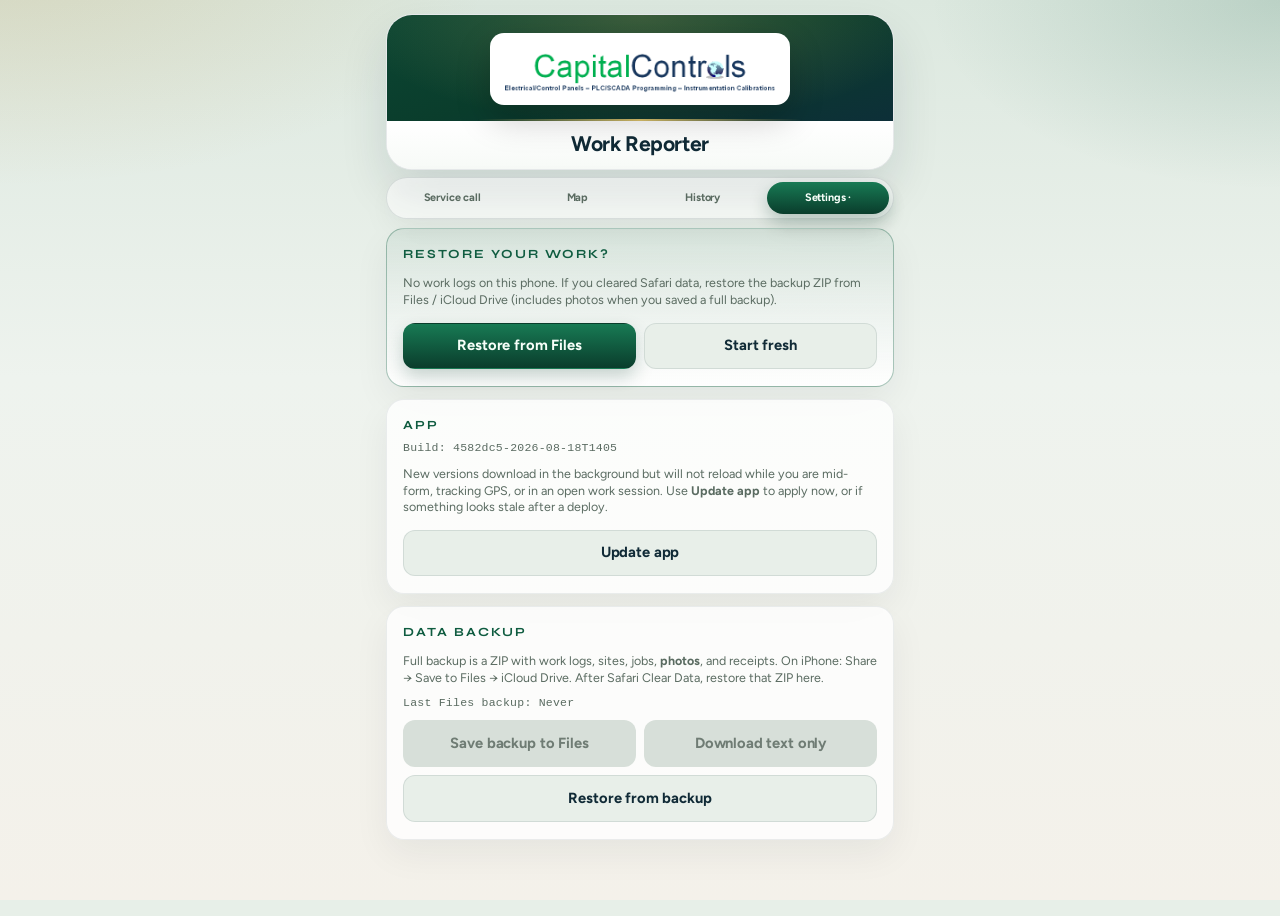
==== index.html @ 2b87e770 "Deploy Work Reporter 2026-08-18-photo-zoom: pinch-zoom no longer switches photos Co-authored-by: Cur" ====
<!doctype html>
<html lang="en">
  <head>
    <meta charset="UTF-8" />
    <link rel="icon" type="image/png" href="./capital-controls-logo.png" />
    <meta name="viewport" content="width=device-width, initial-scale=1.0, viewport-fit=cover" />
    <meta name="theme-color" content="#0a3d2c" />
    <meta name="apple-mobile-web-app-capable" content="yes" />
    <meta name="mobile-web-app-capable" content="yes" />
    <meta name="apple-mobile-web-app-title" content="CCI Work Reporter" />
    <title>Capital Controls Work Reporter</title>
    <link rel="preconnect" href="https://fonts.googleapis.com" />
    <link rel="preconnect" href="https://fonts.gstatic.com" crossorigin />
    <link
      href="https://fonts.googleapis.com/css2?family=Figtree:ital,wght@0,400;0,500;0,600;0,700;1,400&family=Syne:wght@600;700;800&display=swap"
      rel="stylesheet"
    />
    <script type="module" crossorigin src="/assets/index-DwvQVHbR.js"></script>
    <link rel="stylesheet" crossorigin href="/assets/index-Gg1k1710.css">
  <link rel="manifest" href="/manifest.webmanifest"></head>
  <body>
    <div id="root"></div>
  </body>
</html>
---- assets/index-Gg1k1710.css ----
:root{--cci-navy:#102a36;--cci-forest:#0a3d2c;--cci-green:#0f5c40;--cci-green-mid:#187a54;--cci-leaf:#2f9a6a;--cci-brass:#b8892d;--cci-brass-soft:#e8c56a;--cci-paper:#f6f3eb;--cci-paper-2:#efeae0;--cci-ink:#132019;--cci-muted:#5a6b61;--cci-line:#102a361f;--cci-danger:#a33b2d;--cci-ok:#1d7a4d;--radius:18px;--radius-sm:12px;--shadow-soft:0 18px 50px #102a361a;--font-display:"Syne", "Avenir Next", sans-serif;--font-body:"Figtree", "Segoe UI", sans-serif;--control-h:2.9rem;--row-gap:.5rem;--btn-mic-w:3.4rem;--btn-action-w:4.25rem;--field-label-h:1.25rem;font-family:var(--font-body);color:var(--cci-ink);background:var(--cci-paper);font-synthesis:none;text-rendering:optimizelegibility;-webkit-font-smoothing:antialiased;line-height:1.45}*,:before,:after{box-sizing:border-box}html,body,#root{min-height:100%}body{min-width:320px;color:var(--cci-ink);background-color:#e7efe8;background-image:radial-gradient(900px 420px at 0 -5%,#b8892d2e,#0000 55%),radial-gradient(700px 380px at 100% 0,#0f5c4029,#0000 50%),linear-gradient(#dce8df 0%,#eef3ee 42%,#f4f1ea 100%),repeating-linear-gradient(0deg,#0000,#0000 31px,#102a3609 32px),repeating-linear-gradient(90deg,#0000,#0000 31px,#102a3608 32px);background-attachment:fixed;margin:0}button,input,select,textarea{font:inherit}input[type=checkbox]{flex-shrink:0;width:1.15rem;height:1.15rem;margin:0;font-size:16px}button{cursor:pointer}a{color:var(--cci-green)}::selection{background:#0f5c402e}@keyframes riseIn{0%{opacity:0;transform:translateY(10px)}to{opacity:1;transform:translateY(0)}}@keyframes pulseLive{0%,to{box-shadow:0 0 #0f5c4059}50%{box-shadow:0 0 0 8px #0f5c4000}}@keyframes shimmerLine{0%{background-position:0%}to{background-position:100%}}.app{width:min(540px,100%);margin:0 auto;padding:.85rem 1rem 2.75rem;animation:.45s both riseIn}.hero{border-radius:calc(var(--radius) + 8px);background:#fff;border:1px solid #102a361a;margin-bottom:.45rem;display:grid;position:relative;overflow:hidden;box-shadow:0 22px 48px #102a361f}.hero-brand{background:radial-gradient(420px 160px at 50% 0%, #e8c56a38, transparent 70%), linear-gradient(165deg, #0c4633 0%, var(--cci-forest) 48%, #0d2f38 100%);place-items:center;padding:1.15rem 1.15rem 1rem;display:grid;position:relative}.hero-brand:after{content:"";background:linear-gradient(90deg, transparent, var(--cci-brass-soft), transparent);opacity:.85;border-radius:2px;height:2px;position:absolute;bottom:0;left:18%;right:18%}.hero-mark{background:#fff;border-radius:14px;width:min(300px,86%);height:auto;padding:.7rem .9rem;animation:.5s both riseIn;display:block;box-shadow:0 14px 34px #00000038}.hero-copy{text-align:center;background:linear-gradient(#fff 0%,#f7faf7 100%);justify-items:center;gap:.35rem;padding:.65rem 1.1rem .7rem;display:grid}.hero h1{font-family:var(--font-body);letter-spacing:-.02em;color:var(--cci-navy);margin:0;font-size:clamp(1.15rem,3.6vw,1.32rem);font-weight:700;line-height:1.25}@keyframes backupTickerScroll{0%{transform:translate(0)}to{transform:translate(-50%)}}@keyframes backupDotPulse{0%,to{opacity:1;transform:scale(1)}50%{opacity:.35;transform:scale(.85)}}.backup-ticker{width:100%;color:var(--cci-navy);cursor:pointer;font:inherit;text-align:left;background:#0f5c4014;border:1px solid #0f5c4047;border-radius:999px;align-items:center;gap:.45rem;margin:0 0 .4rem;padding:.32rem .65rem;display:flex}.backup-ticker:active{transform:scale(.99)}.backup-ticker-dot{background:var(--cci-forest,#0f5c40);border-radius:50%;flex:none;width:.55rem;height:.55rem;animation:1.4s ease-in-out infinite backupDotPulse}.backup-ticker-viewport{flex:auto;min-width:0;overflow:hidden;-webkit-mask-image:linear-gradient(90deg,#0000,#000 8% 92%,#0000);mask-image:linear-gradient(90deg,#0000,#000 8% 92%,#0000)}.backup-ticker-track{gap:2.5rem;width:max-content;animation:14s linear infinite backupTickerScroll;display:flex}.backup-ticker-text{letter-spacing:.01em;white-space:nowrap;color:var(--cci-ink,#102a36);flex:none;font-size:.72rem;font-weight:600}@media (prefers-reduced-motion:reduce){.backup-ticker-dot,.backup-ticker-track{animation:none}.backup-ticker-viewport{-webkit-mask-image:none;mask-image:none}.backup-ticker-track{width:100%}.backup-ticker-text:last-child{display:none}.backup-ticker-text{white-space:normal}}.tabs{border:1px solid var(--cci-line);-webkit-backdrop-filter:blur(10px);backdrop-filter:blur(10px);background:#ffffff8c;border-radius:999px;grid-template-columns:1.3fr .85fr .9fr;gap:.25rem;margin-bottom:.55rem;padding:.28rem;display:grid;box-shadow:0 10px 30px #102a360d}.tabs.tabs-3{grid-template-columns:repeat(3,1fr)}.tabs.tabs-4{grid-template-columns:repeat(4,1fr)}.tabs.tabs-5{grid-template-columns:repeat(5,1fr)}.panel-collapsible{padding:0;overflow:hidden}.panel-collapse-trigger{width:100%;font-family:var(--font-body);letter-spacing:.06em;text-transform:uppercase;color:var(--cci-green);text-align:left;cursor:pointer;background:0 0;border:none;justify-content:space-between;align-items:center;gap:.75rem;padding:.75rem .95rem;font-size:.72rem;font-weight:700;display:flex}.panel-collapse-trigger:active{opacity:.85}.collapse-chevron{color:var(--cci-muted);font-size:.9rem;line-height:1}.panel-collapse-body{padding:0 .95rem .85rem}.panel-nested-collapsible{border-radius:var(--radius-sm);background:#f7faf7d9;border:1px solid #102a361a;margin:0 0 .85rem;overflow:hidden}.panel-nested-collapsible .panel-collapse-trigger{padding:.65rem .75rem}.panel-nested-collapsible .panel-collapse-body{padding:0 .75rem .75rem}.sessions-collapse-body{padding-top:0}.collapse-summary{letter-spacing:0;text-transform:none;color:var(--cci-muted);font-size:.78rem;font-weight:500}.photos-collapse-hint{margin:0;padding:0 .95rem .5rem}.photos-panel-status{color:var(--cci-green);margin:0;padding:.45rem .95rem .35rem;font-size:.82rem;font-weight:600}.photos-panel-status.warn{color:#b45309}.collapsible-stack{gap:.55rem;margin-top:.25rem;display:grid}.collapsible-stack-label{letter-spacing:.07em;text-transform:uppercase;color:var(--cci-muted);margin:.35rem .15rem 0;font-size:.72rem;font-weight:700}.collapsible-stack .panel{margin-bottom:0}.panel-actions-bar{gap:.55rem;margin-top:.85rem;display:grid}.panel-actions-bar .status{margin:0}.panel-actions-pinned{border-top:1px solid #102a3614;gap:.55rem;padding:.75rem .95rem .35rem;display:grid}.travel-readout-collapsed{margin:0;padding:0 .75rem .65rem;font-size:.82rem}.history-day-heading{font-family:var(--font-body);color:var(--cci-navy);margin:0 0 .65rem;font-size:1rem;font-weight:600}.panel-back{margin-bottom:.5rem;font-size:.88rem;font-weight:600;text-decoration:none;display:inline-block}.tabs button{font-family:var(--font-body);letter-spacing:-.015em;color:var(--cci-muted);background:0 0;border:none;border-radius:999px;padding:.6rem .25rem;font-size:.68rem;font-weight:700;line-height:1.15;transition:background .18s,color .18s,transform .15s}.tabs button:active{transform:scale(.98)}.tabs button.active{background:linear-gradient(180deg, var(--cci-green-mid), var(--cci-forest));color:#f7fff9;box-shadow:0 8px 18px #0a3d2c47}.kind-toggle{border:1px solid var(--cci-line);-webkit-backdrop-filter:blur(10px);backdrop-filter:blur(10px);background:#ffffff8c;border-radius:999px;grid-template-columns:1fr 1fr;gap:.25rem;margin-bottom:.85rem;padding:.3rem;display:grid;box-shadow:0 10px 30px #102a360d}.kind-toggle button{font-family:var(--font-body);letter-spacing:-.015em;color:var(--cci-muted);background:0 0;border:none;border-radius:999px;padding:.65rem .25rem;font-size:.72rem;font-weight:700;line-height:1.15;transition:background .18s,color .18s,transform .15s}.kind-toggle button:active{transform:scale(.98)}.kind-toggle button.active{background:linear-gradient(180deg, var(--cci-green-mid), var(--cci-forest));color:#f7fff9;box-shadow:0 8px 18px #0a3d2c47}.panel{-webkit-backdrop-filter:blur(12px);backdrop-filter:blur(12px);border-radius:var(--radius);background:#ffffffc7;border:1px solid #102a3614;margin-bottom:.75rem;padding:1rem 1rem 1.05rem;animation:.4s both riseIn;position:relative;box-shadow:0 14px 36px #102a360f}.panel h2{font-family:var(--font-display);text-transform:uppercase;letter-spacing:.16em;color:var(--cci-green);margin:0 0 .75rem;font-size:.78rem;font-weight:700}.field{gap:.38rem;margin-bottom:.8rem;display:grid}.field:last-child{margin-bottom:0}.field label,.field .field-label{min-height:var(--field-label-h);line-height:var(--field-label-h);color:var(--cci-navy);font-size:.84rem;font-weight:700;display:block}.field input,.field select,.field textarea{width:100%;min-height:var(--control-h);border-radius:var(--radius-sm);color:var(--cci-ink);background:#ffffffeb;border:1px solid #102a3624;padding:.72rem .85rem;transition:border-color .15s,box-shadow .15s}.field input:not([type=time]),.field select{height:var(--control-h)}.field textarea{resize:vertical;height:auto;min-height:96px}.field input:focus,.field select:focus,.field textarea:focus{border-color:#0f5c408c;outline:none;box-shadow:0 0 0 3px #0f5c401f}.row{gap:var(--row-gap);grid-template-columns:minmax(0,1fr);align-items:center;display:grid}.row>:first-child{width:100%;min-width:0}.row:has(>.btn-mic):has(>.btn-secondary){grid-template-columns:minmax(0, 1fr) var(--btn-mic-w) var(--btn-action-w)}.row:has(>.btn-mic):not(:has(>.btn-secondary)){grid-template-columns:minmax(0, 1fr) var(--btn-mic-w)}.row:has(>.btn-secondary):not(:has(>.btn-mic)){grid-template-columns:minmax(0, 1fr) var(--btn-action-w)}.row:has(>textarea){align-items:start}.row>.btn-mic{width:var(--btn-mic-w);min-width:var(--btn-mic-w);max-width:var(--btn-mic-w);min-height:var(--control-h);height:var(--control-h);justify-self:stretch;padding-inline:0}.row>.btn-secondary{width:var(--btn-action-w);min-width:var(--btn-action-w);max-width:var(--btn-action-w);min-height:var(--control-h);height:var(--control-h);justify-self:stretch;padding-inline:.35rem}.row:has(>textarea)>.btn-mic{align-self:start}.btn,a.btn{width:100%;min-height:var(--control-h);border-radius:var(--radius-sm);font-family:var(--font-body);letter-spacing:-.01em;text-align:center;cursor:pointer;border:1px solid #0000;justify-content:center;align-items:center;gap:.35rem;padding:.72rem 1rem;font-size:.92rem;font-weight:700;line-height:1.2;text-decoration:none;transition:transform .12s,filter .12s,box-shadow .12s,background .12s;display:inline-flex}.row>.btn,.actions-inline>.btn,.history-item>.btn,.issue-card header>.btn,.issue-card-actions>.btn{width:auto}.btn:active:not(:disabled),a.btn:active{transform:scale(.98)}.btn:disabled{cursor:not-allowed;opacity:1;color:#6f7c74!important;box-shadow:none!important;background:#d7dfd9!important;border-color:#0000!important}.btn-primary{background:linear-gradient(180deg, var(--cci-green-mid), var(--cci-forest));color:#f7fff9;box-shadow:0 8px 18px #0a3d2c38}.btn-secondary{color:var(--cci-navy);box-shadow:none;background:#e8efe9;border-color:#102a361a}.btn-accent{background:linear-gradient(180deg, var(--cci-green-mid), var(--cci-forest));color:#f7fff9;box-shadow:0 8px 18px #0a3d2c38}.btn-danger{color:var(--cci-danger);box-shadow:none;background:#f3e4e1;border-color:#a33b2d29}.btn-navy{background:linear-gradient(180deg, #163849, var(--cci-navy));color:#f3f8fa;box-shadow:0 8px 18px #102a3633}.btn-maps{color:#f5faff;background:linear-gradient(#2a7ac4,#1a5f99);box-shadow:0 8px 18px #1a5f9938}.btn-mic{width:auto;min-width:var(--btn-mic-w);min-height:var(--control-h);background:linear-gradient(180deg, var(--cci-green-mid), var(--cci-forest));color:#f7fff9;padding-inline:.85rem;font-size:.85rem;box-shadow:0 8px 18px #0a3d2c38}.btn-mic.listening{background:linear-gradient(180deg, #c25a4a, var(--cci-danger));color:#fff;border-color:#0000;animation:1.2s ease-in-out infinite pulseLive;box-shadow:0 8px 18px #a33b2d47}.btn-link{width:auto;min-height:0;box-shadow:none;font:inherit;color:var(--cci-navy);text-underline-offset:2px;cursor:pointer;background:0 0;border:none;padding:0;text-decoration:underline}.btn-compact{width:auto;min-height:2.4rem;padding:.45rem .7rem;font-size:.8rem}.actions{gap:.55rem;display:grid}.actions-inline{gap:var(--row-gap);grid-template-columns:repeat(auto-fit,minmax(0,1fr));align-items:stretch;display:grid}.actions-inline--day{grid-template-columns:auto minmax(0,1fr) auto auto;align-items:center}.actions-inline--day input[type=date]{min-height:var(--control-h);height:var(--control-h);border-radius:var(--radius-sm);width:100%;color:var(--cci-ink);font-family:var(--font-body);background:#ffffffeb;border:1px solid #102a3624;padding:.55rem .75rem;font-size:.92rem}@media (width<=520px){.actions-inline--day{grid-template-columns:1fr 1fr}.actions-inline--day input[type=date]{grid-column:1/-1}}.trip-box{background:linear-gradient(160deg,#0f5c4014,#b8892d14),#f7faf7;border:1px solid #0f5c4029;border-radius:16px;gap:.6rem;margin-top:.55rem;padding:.95rem;display:grid}.trip-box.tracking{border-color:#0f5c4073;animation:2s ease-in-out infinite pulseLive}.trip-odometer{justify-content:space-between;align-items:baseline;gap:.75rem;display:flex}.trip-odometer strong{font-family:var(--font-display);font-variant-numeric:tabular-nums;color:var(--cci-forest);letter-spacing:-.04em;font-size:2.1rem;line-height:1}.trip-odometer>span{color:var(--cci-muted);text-align:right;font-size:.84rem}.trip-hint{width:100%;color:var(--cci-muted);text-align:left;margin:0;font-size:.8rem;line-height:1.4}.trip-hint.status-danger,.status.status-danger{color:#c62828;font-weight:700}.loc-prime{z-index:200;box-sizing:border-box;width:100%;height:100dvh;padding:max(1.25rem, env(safe-area-inset-top,0px)) max(1.25rem, env(safe-area-inset-right,0px)) max(1.25rem, env(safe-area-inset-bottom,0px)) max(1.25rem, env(safe-area-inset-left,0px));background:#081c168c;justify-content:center;align-items:center;margin:0;display:flex;position:fixed;inset:0}.loc-prime-card{background:radial-gradient(280px 120px at 20% 0,#e8c56a2e,#0000 70%),linear-gradient(#f7faf7,#eef5f0);border:1px solid #0f5c4038;border-radius:18px;gap:.75rem;width:min(420px,100%);max-height:min(80vh,80dvh);margin:0;padding:1.25rem 1.15rem 1.1rem;animation:.22s both locPrimeIn;display:grid;position:relative;overflow:auto;box-shadow:0 22px 48px #081c1659}@keyframes locPrimeIn{0%{opacity:0}to{opacity:1}}.loc-prime-card h2{font-family:var(--font-display);color:#b71c1c;letter-spacing:-.02em;margin:0;font-size:1.35rem}.loc-prime-card p{color:var(--cci-ink,#102a36);margin:0;font-size:.95rem;line-height:1.45}.loc-prime-steps{color:var(--cci-ink,#102a36);gap:.4rem;margin:0;padding-left:1.15rem;font-size:.88rem;line-height:1.4;display:grid}.loc-prime-steps li{padding-left:.15rem}.loc-prime-actions{flex-wrap:wrap;gap:.6rem;margin-top:.85rem;display:flex}.loc-prime-note{color:var(--cci-muted)!important;font-size:.78rem!important;line-height:1.35!important}.trip-check{text-align:left;box-sizing:border-box;background:#ffffffb8;border:1px solid #102a3614;border-radius:12px;width:100%;max-width:100%;margin:0;padding:.7rem .75rem;display:block}.trip-check-line{text-align:left;flex-direction:row;justify-content:flex-start;align-items:center;gap:.55rem;width:100%;display:flex}.trip-check-line input[type=checkbox]{width:1.15rem;height:1.15rem;accent-color:var(--cci-forest);flex:0 0 1.15rem;margin:0;padding:0}.trip-check-line strong{min-width:0;color:var(--cci-navy);text-align:left;flex:auto;font-size:.9rem;font-weight:700;line-height:1.25}.trip-check-note{color:var(--cci-muted);text-align:left;margin:.45rem 0 0 1.7rem;font-size:.78rem;line-height:1.35;display:block}.issue-card{background:linear-gradient(#fff,#fbfaf6);border:1px solid #102a361a;border-radius:16px;gap:.65rem;margin-bottom:.75rem;padding:.95rem;transition:border-color .15s,box-shadow .15s;display:grid}.issue-card:hover{border-color:#0f5c4047}.issue-card header{justify-content:space-between;align-items:center;gap:.5rem;display:flex}.issue-card header strong{font-family:var(--font-display);color:var(--cci-navy);letter-spacing:-.02em;font-size:1rem}.issue-card-actions{flex-wrap:wrap;justify-content:flex-end;align-items:center;gap:.4rem;display:flex}.preview{font-family:var(--font-body);color:var(--cci-ink);background:linear-gradient(#fffdf8 0%,#f7f2e8 100%);border:1px solid #102a361a;border-radius:16px;gap:.95rem;margin:0;padding:1.05rem 1.1rem 1.15rem;font-size:.94rem;line-height:1.45;display:grid;box-shadow:inset 0 1px #ffffffd9}.preview-meta{border-bottom:1px solid #102a361a;gap:.4rem;padding-bottom:.85rem;display:grid}.preview-row{grid-template-columns:5.5rem minmax(0,1fr);align-items:baseline;gap:.55rem;display:grid}.preview-label{font-family:var(--font-display);letter-spacing:.08em;text-transform:uppercase;color:var(--cci-green);font-size:.72rem;font-weight:700}.preview-value{color:var(--cci-navy);overflow-wrap:anywhere;font-weight:600}.preview-issue{gap:.65rem;display:grid}.preview-issue-title{font-family:var(--font-body);letter-spacing:-.01em;color:var(--cci-navy);border-bottom:2px solid #b8892d8c;width:fit-content;max-width:100%;margin:0;padding:0 0 .35rem;font-size:1rem;font-weight:700;line-height:1.3;overflow:visible}.preview-block{gap:.25rem;display:grid}.preview-body{white-space:pre-wrap;color:var(--cci-ink);overflow-wrap:anywhere;margin:0}.orphan-photos-banner{background:#0f5c4014;border:1px solid #0f5c4047;border-radius:12px;gap:.45rem;margin:0 0 .65rem;padding:.55rem .65rem;display:grid}.orphan-photos-banner .build-tip{margin:0}.photo-grid{grid-template-columns:repeat(auto-fill,minmax(96px,1fr));gap:.6rem;margin-top:.75rem;display:grid}.photo-lightbox{z-index:80;padding:max(.75rem, env(safe-area-inset-top,0px)) max(.75rem, env(safe-area-inset-right,0px)) max(.75rem, env(safe-area-inset-bottom,0px)) max(.75rem, env(safe-area-inset-left,0px));background:#081216e0;place-items:center;display:grid;position:fixed;inset:0}.photo-lightbox-inner{grid-template-rows:auto 1fr auto;gap:.55rem;width:min(720px,100%);max-height:100%;display:grid}.photo-lightbox-toolbar{color:#f7fff9;justify-content:space-between;align-items:center;gap:.75rem;display:flex}.photo-lightbox-label{font-size:.85rem;font-weight:600}.photo-lightbox-stage{background:#00000059;border-radius:12px;place-items:center;min-height:0;display:grid;overflow:auto}.photo-lightbox-img{object-fit:contain;touch-action:pinch-zoom pan-x pan-y;width:auto;max-width:100%;height:auto;max-height:min(72vh,900px);display:block}.photo-lightbox-actions{grid-template-columns:1fr 1fr 1fr 1fr;gap:.4rem;display:grid}.photo-card{align-content:start;gap:.35rem;display:grid}.photo-thumb-btn{cursor:pointer;background:#fff;border:1px solid #102a361f;border-radius:10px;margin:0;padding:0;overflow:hidden}.photo-thumb-btn:focus-visible{outline-offset:2px;outline:2px solid #0f5c4073}.photo-thumb{aspect-ratio:1;object-fit:cover;background:#102a360f;width:100%;display:block}.status{min-height:1.25rem;color:var(--cci-muted);margin:.4rem 0 0;font-size:.86rem}.status.ok{color:var(--cci-ok)}.status.warn{color:#8a5a00}.status.danger{color:#c62828;font-weight:700}.pending-site{background:#fff6e4;border:1px solid #b8892d59;border-radius:12px;gap:.5rem;margin-top:.55rem;padding:.75rem;display:grid}.history{gap:.5rem;display:grid}.history-gps-cue{margin:0 0 .65rem}.worklog-current-badge{letter-spacing:.04em;text-transform:uppercase;color:#f7fff9;background:linear-gradient(180deg, var(--cci-green-mid), var(--cci-forest));vertical-align:.1em;border-radius:999px;margin-right:.2rem;padding:.1rem .35rem;font-size:.62rem;font-weight:800;display:inline-block}.history-item-current{margin-bottom:.35rem}.history-item{grid-template-columns:minmax(0,1fr) auto auto;align-items:stretch;gap:.45rem;display:grid}.history-item-current{grid-template-columns:minmax(0,1fr)}.history-item-selected .btn-list,.history-item-selected .day-card,.btn-list.selected,.day-card.selected{box-shadow:inset 3px 0 0 var(--cci-green);background:#0b3d2e12;border-color:#0b3d2e73}.history-item .btn-compact{align-self:center}.history .btn-list,.btn-list{text-align:left;width:100%;min-height:unset;border-radius:var(--radius-sm);font-family:var(--font-body);color:var(--cci-ink);box-shadow:none;background:#fff;border:1px solid #102a361a;justify-items:start;gap:.1rem;padding:.5rem .65rem;font-size:.88rem;font-weight:500;transition:transform .12s,border-color .15s;display:grid}.history .btn-list:active,.btn-list:active{transform:scale(.99)}.history strong,.btn-list strong{font-family:var(--font-body);color:var(--cci-navy);letter-spacing:-.01em;font-size:.88rem;font-weight:600;line-height:1.3;display:block}.history span,.btn-list span{color:var(--cci-muted);font-size:.72rem;line-height:1.2}.day-card{text-align:left;width:100%;min-height:unset;border-radius:var(--radius-sm);font-family:var(--font-body);color:var(--cci-ink);box-shadow:none;background:linear-gradient(#fff,#fbfaf7);border:1px solid #102a361a;justify-items:start;gap:.12rem;padding:.55rem .7rem;font-size:.88rem;font-weight:500;transition:border-color .15s,transform .12s;display:grid}.day-card:active{transform:scale(.99)}.day-card strong{font-family:var(--font-body);color:var(--cci-navy);letter-spacing:-.01em;font-size:.88rem;font-weight:600;line-height:1.3}.day-card span{color:var(--cci-muted);font-size:.72rem;line-height:1.2}.day-card em{color:var(--cci-ink);-webkit-line-clamp:2;-webkit-box-orient:vertical;font-size:.78rem;font-style:normal;display:-webkit-box;overflow:hidden}.day-card.selected,.btn-list.selected{background:#145a4314;border-color:#145a438c;box-shadow:0 0 0 1px #145a432e}.photo-storage-note{color:var(--cci-muted);margin:.65rem 0 0;font-size:.82rem;line-height:1.45}.photo-storage-note strong{color:var(--cci-ink);font-weight:600}.qbt-link{text-align:center;border-radius:var(--radius-sm);min-height:2.9rem;font-family:var(--font-display);letter-spacing:-.01em;background:linear-gradient(180deg, #163849, var(--cci-navy));color:#f3f8fa;justify-content:center;align-items:center;padding:.72rem 1rem;font-size:.88rem;font-weight:700;text-decoration:none;transition:transform .12s;display:inline-flex;box-shadow:0 8px 18px #102a3633}.qbt-link:active{transform:scale(.98)}.empty{color:var(--cci-muted);margin:0;font-size:.9rem}.build-stamp{letter-spacing:.02em;color:var(--cci-muted);margin:-.35rem 0 .55rem;font-family:ui-monospace,SFMono-Regular,Menlo,Consolas,monospace;font-size:.72rem}.build-tip{color:var(--cci-muted);margin:0 0 .85rem;font-size:.78rem;line-height:1.35}.restore-banner,.update-banner,.panel.backup-due{background:linear-gradient(#0f5c4014,#ffffffeb);border-color:#0f5c4059}.restore-banner h2{margin-top:0}.update-banner{background:linear-gradient(#1e5a8c1a,#ffffffeb);border-color:#1e5a8c59}.backup-due-note{color:var(--cci-ink,#102a36);font-weight:600}.trip-map-wrap{--map-zoom:12;background:#d5e2d8;border:1px solid #102a361f;border-radius:16px;position:relative;overflow:hidden}.trip-map-wrap.live{box-shadow:0 0 0 2px #0f5c4047}.trip-map{z-index:0;width:100%;height:min(58vh,420px);min-height:280px}.trip-map-distance{z-index:500;color:var(--cci-ink);font-family:var(--font-display);pointer-events:none;background:#fffdf8f0;border:1px solid #102a361a;border-radius:10px;margin:0;padding:.45rem .7rem;font-size:.95rem;font-weight:700;position:absolute;top:.65rem;left:.65rem;box-shadow:0 2px 8px #00000014}.trip-map-empty{color:var(--cci-muted);z-index:500;background:#fffdf8f0;border:1px solid #102a3614;border-radius:12px;margin:0;padding:.7rem .8rem;font-size:.86rem;position:absolute;bottom:.75rem;left:.75rem;right:.75rem}.cci-trip-line{stroke-linejoin:round;stroke-linecap:round}.timer-block{border-radius:var(--radius-sm);background:#f7faf7d9;border:1px solid #102a361a;gap:.55rem;margin:0 0 .85rem;padding:.7rem .75rem;display:grid}.now-status{color:#f7fff9;background:linear-gradient(180deg, var(--cci-green-mid), var(--cci-forest));border:1px solid #0f5c4073;border-radius:10px;margin:0 0 .65rem;padding:.55rem .75rem;font-size:.82rem;font-weight:650;line-height:1.35}.timer-status-row{align-items:center;gap:.5rem;display:flex}.timer-pill{color:var(--cci-muted);background:#102a3612;border:1px solid #102a361f;border-radius:999px;align-items:center;gap:.35rem;padding:.3rem .65rem;font-size:.78rem;font-weight:700;display:inline-flex}.timer-pill-running{color:#f7fff9;background:linear-gradient(180deg, var(--cci-green-mid), var(--cci-forest));border-color:#0f5c4073;animation:2s ease-in-out infinite timerPulse}@keyframes timerPulse{0%,to{box-shadow:0 0 #0f5c4059}50%{box-shadow:0 0 0 6px #0f5c4000}}.timer-main-btn{width:100%}.timer-hint{color:var(--cci-muted);margin:.35rem 0 0;font-size:.78rem;line-height:1.35}button.linkish{color:var(--cci-green,#0f5c40);font:inherit;cursor:pointer;background:0 0;border:0;margin:0;padding:0;font-weight:650;text-decoration:underline;display:inline}.session-editor{background:#fff;border:1px solid #0f5c4040;border-radius:10px;gap:.55rem;padding:.6rem .65rem;display:grid}.session-editor .field{margin-bottom:0}.sessions-item-actions{align-items:center;gap:.35rem;display:flex}.app-modal-card{background:radial-gradient(280px 120px at 20% 0,#e8c56a2e,#0000 70%),linear-gradient(#f7faf7,#eef5f0);border:1px solid #0f5c4038;border-radius:18px;gap:.75rem;width:min(420px,100%);max-height:min(80vh,80dvh);margin:0;padding:1.25rem 1.15rem 1.1rem;animation:.22s both locPrimeIn;display:grid;position:relative;overflow:auto;box-shadow:0 22px 48px #081c1659}.app-modal-title{font-family:var(--font-display);color:var(--cci-forest);letter-spacing:-.02em;margin:0;font-size:1.25rem}.app-modal-text{color:var(--cci-ink);margin:0;font-size:.92rem;line-height:1.45}.app-modal-actions{gap:.5rem;display:grid}.view-report-sub{color:var(--cci-muted);font-size:.8rem}.view-report-rows{gap:.3rem;display:grid}.view-report-row{justify-content:space-between;gap:.75rem;font-size:.85rem;display:flex}.view-report-row span{color:var(--cci-muted)}.view-report-sessions{gap:.3rem}.view-report-summary{white-space:pre-wrap;font-size:.85rem}.sessions-block{border-radius:var(--radius-sm);background:#f7faf7d9;border:1px solid #102a361a;gap:.5rem;margin:0 0 .85rem;padding:.7rem .75rem;display:grid}.sessions-header{justify-content:space-between;align-items:baseline;gap:.75rem;display:flex}.sessions-total{color:var(--cci-forest);white-space:nowrap;font-size:.8rem;font-weight:600}.sessions-empty{margin:0;font-size:.82rem}.sessions-list{gap:.35rem;margin:0;padding:0;list-style:none;display:grid}.sessions-item{color:var(--cci-ink);background:#fff;border:1px solid #102a3614;border-radius:10px;grid-template-columns:minmax(0,1fr) auto;align-items:center;gap:.45rem;padding:.45rem .55rem;font-size:.82rem;display:grid}.sessions-item.running{background:#0f5c400f;border-color:#0f5c4066;font-weight:600}.travel-readout{color:var(--cci-muted);margin:.35rem 0 0;font-size:.88rem}.travel-readout strong{color:var(--cci-ink)}.cci-map-pin{justify-content:center;align-items:center;display:flex}.cci-map-pin span{width:22px;height:22px;font-family:var(--font-display);color:#fff;--map-scale:clamp(.5, calc(.44 + (var(--map-zoom) - 8) * .05), .95);transform:scale(var(--map-scale));transform-origin:50%;border:1.5px solid #fff;border-radius:50%;place-items:center;font-size:.68rem;font-weight:800;display:grid;box-shadow:0 1px 5px #00000038}.cci-map-pin.start span{background:var(--cci-forest)}.cci-map-pin.end span{background:#8a5a00}.cci-map-pin.live span{background:#0f5c40;box-shadow:0 0 0 2px #0f5c4047,0 1px 5px #00000038}.cci-map-stop{justify-content:center;align-items:center;display:flex}.cci-map-stop span{width:16px;height:16px;font-size:clamp(.42rem, calc(.38rem + (var(--map-zoom) - 10) * .025rem), .58rem);color:#fff;--map-scale:clamp(.48, calc(.42 + (var(--map-zoom) - 8) * .048), .88);transform:scale(var(--map-scale));transform-origin:50%;border:1.5px solid #fff;border-radius:999px;justify-content:center;align-items:center;font-weight:800;display:flex;box-shadow:0 1px 4px #00000038}.cci-map-stop.short span{background:#f9a825}.cci-map-stop.extended span{background:#e65100}.cci-map-stop.wide span{font-size:clamp(.36rem, calc(.32rem + (var(--map-zoom) - 10) * .02rem), .48rem);letter-spacing:-.03em}.cci-map-stop.open span{background:#f9a825;animation:2.4s ease-in-out infinite mapStopPulse}@keyframes mapStopPulse{0%,to{box-shadow:0 1px 4px #00000038,0 0 #f9a82559}50%{box-shadow:0 1px 4px #00000038,0 0 0 3px #f9a82500}}.travel-delays-block{margin:.75rem 0 0}.travel-delays-list{gap:.35rem;margin:0;padding:0;list-style:none;display:grid}.travel-delay-item{text-align:left;width:100%;font-size:.82rem}.travel-delay-row{gap:.25rem;display:grid}.travel-delay-maps{flex-wrap:wrap;gap:.35rem .55rem;padding:0 .15rem .15rem;display:flex}.travel-delay-map-link{color:var(--cci-forest);font-size:.74rem;font-weight:700;text-decoration:none}.travel-delay-map-link:hover,.travel-delay-map-link:focus-visible{text-decoration:underline}.travel-delays-hint{margin:.45rem 0 0;font-size:.78rem}.trip-stop-reasons{flex-wrap:wrap;gap:.4rem;display:flex}.trip-stop-reasons .btn.selected{background:#0f5c401f;border-color:#0f5c408c;font-weight:700}.sr-only{clip:rect(0, 0, 0, 0);white-space:nowrap;border:0;width:1px;height:1px;margin:-1px;padding:0;position:absolute;overflow:hidden}.receipt-draft{gap:.75rem;margin-top:.85rem;display:grid}.receipt-pages{gap:.75rem;display:grid}.receipt-page-card{border-radius:var(--radius-sm);background:#fff;border:1px solid #102a361a;gap:.45rem;padding:.7rem;display:grid}.receipt-page-card img{object-fit:contain;background:#eef3ee;border-radius:10px;width:100%;max-height:280px}.receipt-page-num{color:var(--cci-muted);font-size:.78rem;font-weight:700}.receipt-library-item{grid-template-columns:minmax(0,1fr);gap:.4rem}.receipt-library-main{width:100%}.receipt-library-row{grid-template-columns:56px minmax(0,1fr);align-items:center;gap:.65rem;width:100%;display:grid}.receipt-thumb{object-fit:cover;background:#e8efe9;border:1px solid #102a3614;border-radius:10px;width:56px;height:56px}.receipt-thumb.placeholder{display:block}.receipt-library-actions{grid-template-columns:repeat(3,minmax(0,1fr));gap:.35rem;display:grid}.receipt-library-actions .btn{width:100%}.live-scan-stage{aspect-ratio:3/4;isolation:isolate;background:#0b1210;border:2px solid #b8892d8c;border-radius:14px;width:100%;max-height:min(62vh,520px);position:relative;overflow:hidden}.live-scan-stage.locked{border-color:#2f9a6ad9;box-shadow:0 0 0 3px #187a5440}.live-scan-video{object-fit:cover;object-position:center;z-index:1;opacity:1;visibility:visible;backface-visibility:hidden;background:0 0;border:0;width:100%;height:100%;margin:0;padding:0;display:block;position:absolute;inset:0;transform:translateZ(0)}.live-scan-overlay{object-fit:cover;object-position:center;pointer-events:none;z-index:2;background:0 0;border:0;width:100%;height:100%;margin:0;padding:0;display:block;position:absolute;inset:0}.live-scan-focus-pulse{z-index:3;pointer-events:none;border:2px solid #e2bf5df2;border-radius:50%;width:56px;height:56px;margin:-28px 0 0 -28px;animation:.45s ease-out forwards live-scan-focus-pulse;position:absolute;box-shadow:0 0 0 1px #00000059}@keyframes live-scan-focus-pulse{0%{opacity:1;transform:scale(1.25)}to{opacity:0;transform:scale(.85)}}.hold-steady{pointer-events:none;z-index:3;place-items:center;display:grid;position:absolute;inset:0}.hold-steady-ring{filter:drop-shadow(0 2px 8px #00000073);display:block;transform:rotate(-90deg)}.hold-steady-track{fill:none;stroke:#ffffff59;stroke-width:6px}.hold-steady-progress{fill:none;stroke:#2f9a6a;stroke-width:6px;stroke-linecap:round;transition:stroke-dashoffset 80ms linear}.hold-steady-count{color:#fff;text-shadow:0 1px 6px #000000bf;font-variant-numeric:tabular-nums;font-size:1.85rem;font-weight:700;position:absolute}.live-scan-wait,.live-scan-hint{color:#fff;z-index:4;background:#0000008c;border-radius:10px;margin:0;padding:.45rem .65rem;font-size:.85rem;position:absolute;inset:auto .75rem .75rem}.live-scan .actions{flex-wrap:wrap}.live-scan-hint{background:#0006}.doc-crop h2{margin:0 0 .85rem}.doc-crop-wrap{justify-content:center;width:100%;display:flex}.doc-crop-stage{touch-action:none;background:#111;border:1px solid #102a361f;border-radius:12px;max-width:100%;position:relative;overflow:hidden}.doc-crop-stage img{object-fit:contain;-webkit-user-select:none;user-select:none;-webkit-user-drag:none;width:100%;height:100%;display:block}.doc-crop-overlay{width:100%;height:100%;position:absolute;inset:0}.doc-crop-poly{fill:#187a5438;stroke:#e2bf5d;stroke-width:3px}.doc-crop-handle{fill:#187a54;stroke:#fff;stroke-width:3px;cursor:grab;touch-action:none}.doc-crop-handle:active{cursor:grabbing;fill:#0a3d2c}@media (prefers-reduced-motion:reduce){.app,.panel,.hero-mark,.btn-mic.listening,.trip-box.tracking{animation:none!important}}.scan-debug-panel{margin-top:1rem}.scan-debug-grid{grid-template-columns:repeat(auto-fill,minmax(160px,1fr));gap:.75rem;display:grid}.scan-debug-stage{background:#0003;border-radius:8px;margin:0;padding:.5rem}.scan-debug-stage img{border-radius:4px;width:100%;height:auto;display:block}.scan-debug-stage figcaption{opacity:.9;margin-bottom:.35rem;font-size:.8rem}.scan-debug-meta{max-height:4rem;margin:0 0 .35rem;font-size:.65rem;overflow:auto}.live-scan-build{cursor:pointer;-webkit-text-decoration:underline dotted;text-decoration:underline dotted}.leaflet-pane,.leaflet-tile,.leaflet-marker-icon,.leaflet-marker-shadow,.leaflet-tile-container,.leaflet-pane>svg,.leaflet-pane>canvas,.leaflet-zoom-box,.leaflet-image-layer,.leaflet-layer{position:absolute;top:0;left:0}.leaflet-container{overflow:hidden}.leaflet-tile,.leaflet-marker-icon,.leaflet-marker-shadow{-webkit-user-select:none;user-select:none;-webkit-user-drag:none}.leaflet-tile::selection{background:0 0}.leaflet-safari .leaflet-tile{image-rendering:-webkit-optimize-contrast}.leaflet-safari .leaflet-tile-container{-webkit-transform-origin:0 0;width:1600px;height:1600px}.leaflet-marker-icon,.leaflet-marker-shadow{display:block}.leaflet-container .leaflet-overlay-pane svg{max-width:none!important;max-height:none!important}.leaflet-container .leaflet-marker-pane img,.leaflet-container .leaflet-shadow-pane img,.leaflet-container .leaflet-tile-pane img,.leaflet-container img.leaflet-image-layer,.leaflet-container .leaflet-tile{width:auto;padding:0;max-width:none!important;max-height:none!important}.leaflet-container img.leaflet-tile{mix-blend-mode:plus-lighter}.leaflet-container.leaflet-touch-zoom{-ms-touch-action:pan-x pan-y;touch-action:pan-x pan-y}.leaflet-container.leaflet-touch-drag{-ms-touch-action:pinch-zoom;touch-action:none;touch-action:pinch-zoom}.leaflet-container.leaflet-touch-drag.leaflet-touch-zoom{-ms-touch-action:none;touch-action:none}.leaflet-container{-webkit-tap-highlight-color:transparent}.leaflet-container a{-webkit-tap-highlight-color:#33b5e566}.leaflet-tile{filter:inherit;visibility:hidden}.leaflet-tile-loaded{visibility:inherit}.leaflet-zoom-box{box-sizing:border-box;z-index:800;width:0;height:0}.leaflet-overlay-pane svg{-moz-user-select:none}.leaflet-pane{z-index:400}.leaflet-tile-pane{z-index:200}.leaflet-overlay-pane{z-index:400}.leaflet-shadow-pane{z-index:500}.leaflet-marker-pane{z-index:600}.leaflet-tooltip-pane{z-index:650}.leaflet-popup-pane{z-index:700}.leaflet-map-pane canvas{z-index:100}.leaflet-map-pane svg{z-index:200}.leaflet-vml-shape{width:1px;height:1px}.lvml{behavior:url(#default#VML);display:inline-block;position:absolute}.leaflet-control{z-index:800;pointer-events:visiblePainted;pointer-events:auto;position:relative}.leaflet-top,.leaflet-bottom{z-index:1000;pointer-events:none;position:absolute}.leaflet-top{top:0}.leaflet-right{right:0}.leaflet-bottom{bottom:0}.leaflet-left{left:0}.leaflet-control{float:left;clear:both}.leaflet-right .leaflet-control{float:right}.leaflet-top .leaflet-control{margin-top:10px}.leaflet-bottom .leaflet-control{margin-bottom:10px}.leaflet-left .leaflet-control{margin-left:10px}.leaflet-right .leaflet-control{margin-right:10px}.leaflet-fade-anim .leaflet-popup{opacity:0;transition:opacity .2s linear}.leaflet-fade-anim .leaflet-map-pane .leaflet-popup{opacity:1}.leaflet-zoom-animated{transform-origin:0 0}svg.leaflet-zoom-animated{will-change:transform}.leaflet-zoom-anim .leaflet-zoom-animated{-webkit-transition:-webkit-transform .25s cubic-bezier(0,0,.25,1);-moz-transition:-moz-transform .25s cubic-bezier(0,0,.25,1);transition:transform .25s cubic-bezier(0,0,.25,1)}.leaflet-zoom-anim .leaflet-tile,.leaflet-pan-anim .leaflet-tile{transition:none}.leaflet-zoom-anim .leaflet-zoom-hide{visibility:hidden}.leaflet-interactive{cursor:pointer}.leaflet-grab{cursor:-webkit-grab;cursor:-moz-grab;cursor:grab}.leaflet-crosshair,.leaflet-crosshair .leaflet-interactive{cursor:crosshair}.leaflet-popup-pane,.leaflet-control{cursor:auto}.leaflet-dragging .leaflet-grab,.leaflet-dragging .leaflet-grab .leaflet-interactive,.leaflet-dragging .leaflet-marker-draggable{cursor:move;cursor:-webkit-grabbing;cursor:-moz-grabbing;cursor:grabbing}.leaflet-marker-icon,.leaflet-marker-shadow,.leaflet-image-layer,.leaflet-pane>svg path,.leaflet-tile-container{pointer-events:none}.leaflet-marker-icon.leaflet-interactive,.leaflet-image-layer.leaflet-interactive,.leaflet-pane>svg path.leaflet-interactive,svg.leaflet-image-layer.leaflet-interactive path{pointer-events:visiblePainted;pointer-events:auto}.leaflet-container{outline-offset:1px;background:#ddd}.leaflet-container a{color:#0078a8}.leaflet-zoom-box{background:#ffffff80;border:2px dotted #38f}.leaflet-container{font-family:Helvetica Neue,Arial,Helvetica,sans-serif;font-size:.75rem;line-height:1.5}.leaflet-bar{border-radius:4px;box-shadow:0 1px 5px #000000a6}.leaflet-bar a{text-align:center;color:#000;background-color:#fff;border-bottom:1px solid #ccc;width:26px;height:26px;line-height:26px;text-decoration:none;display:block}.leaflet-bar a,.leaflet-control-layers-toggle{background-position:50%;background-repeat:no-repeat;display:block}.leaflet-bar a:hover,.leaflet-bar a:focus{background-color:#f4f4f4}.leaflet-bar a:first-child{border-top-left-radius:4px;border-top-right-radius:4px}.leaflet-bar a:last-child{border-bottom:none;border-bottom-right-radius:4px;border-bottom-left-radius:4px}.leaflet-bar a.leaflet-disabled{cursor:default;color:#bbb;background-color:#f4f4f4}.leaflet-touch .leaflet-bar a{width:30px;height:30px;line-height:30px}.leaflet-touch .leaflet-bar a:first-child{border-top-left-radius:2px;border-top-right-radius:2px}.leaflet-touch .leaflet-bar a:last-child{border-bottom-right-radius:2px;border-bottom-left-radius:2px}.leaflet-control-zoom-in,.leaflet-control-zoom-out{text-indent:1px;font:700 18px Lucida Console,Monaco,monospace}.leaflet-touch .leaflet-control-zoom-in,.leaflet-touch .leaflet-control-zoom-out{font-size:22px}.leaflet-control-layers{background:#fff;border-radius:5px;box-shadow:0 1px 5px #0006}.leaflet-control-layers-toggle{background-image:url([data-uri]);width:36px;height:36px}.leaflet-retina .leaflet-control-layers-toggle{background-image:url([data-uri]);background-size:26px 26px}.leaflet-touch .leaflet-control-layers-toggle{width:44px;height:44px}.leaflet-control-layers .leaflet-control-layers-list,.leaflet-control-layers-expanded .leaflet-control-layers-toggle{display:none}.leaflet-control-layers-expanded .leaflet-control-layers-list{display:block;position:relative}.leaflet-control-layers-expanded{color:#333;background:#fff;padding:6px 10px 6px 6px}.leaflet-control-layers-scrollbar{padding-right:5px;overflow:hidden scroll}.leaflet-control-layers-selector{margin-top:2px;position:relative;top:1px}.leaflet-control-layers label{font-size:1.08333em;display:block}.leaflet-control-layers-separator{border-top:1px solid #ddd;height:0;margin:5px -10px 5px -6px}.leaflet-default-icon-path{background-image:url([data-uri])}.leaflet-container .leaflet-control-attribution{background:#fffc;margin:0}.leaflet-control-attribution,.leaflet-control-scale-line{color:#333;padding:0 5px;line-height:1.4}.leaflet-control-attribution a{text-decoration:none}.leaflet-control-attribution a:hover,.leaflet-control-attribution a:focus{text-decoration:underline}.leaflet-attribution-flag{width:1em;height:.6669em;vertical-align:baseline!important;display:inline!important}.leaflet-left .leaflet-control-scale{margin-left:5px}.leaflet-bottom .leaflet-control-scale{margin-bottom:5px}.leaflet-control-scale-line{white-space:nowrap;box-sizing:border-box;text-shadow:1px 1px #fff;background:#fffc;border:2px solid #777;border-top:none;padding:2px 5px 1px;line-height:1.1}.leaflet-control-scale-line:not(:first-child){border-top:2px solid #777;border-bottom:none;margin-top:-2px}.leaflet-control-scale-line:not(:first-child):not(:last-child){border-bottom:2px solid #777}.leaflet-touch .leaflet-control-attribution,.leaflet-touch .leaflet-control-layers,.leaflet-touch .leaflet-bar{box-shadow:none}.leaflet-touch .leaflet-control-layers,.leaflet-touch .leaflet-bar{background-clip:padding-box;border:2px solid #0003}.leaflet-popup{text-align:center;margin-bottom:20px;position:absolute}.leaflet-popup-content-wrapper{text-align:left;border-radius:12px;padding:1px}.leaflet-popup-content{min-height:1px;margin:13px 24px 13px 20px;font-size:1.08333em;line-height:1.3}.leaflet-popup-content p{margin:1.3em 0}.leaflet-popup-tip-container{pointer-events:none;width:40px;height:20px;margin-top:-1px;margin-left:-20px;position:absolute;left:50%;overflow:hidden}.leaflet-popup-tip{pointer-events:auto;width:17px;height:17px;margin:-10px auto 0;padding:1px;transform:rotate(45deg)}.leaflet-popup-content-wrapper,.leaflet-popup-tip{color:#333;background:#fff;box-shadow:0 3px 14px #0006}.leaflet-container a.leaflet-popup-close-button{text-align:center;color:#757575;background:0 0;border:none;width:24px;height:24px;font:16px/24px Tahoma,Verdana,sans-serif;text-decoration:none;position:absolute;top:0;right:0}.leaflet-container a.leaflet-popup-close-button:hover,.leaflet-container a.leaflet-popup-close-button:focus{color:#585858}.leaflet-popup-scrolled{overflow:auto}.leaflet-oldie .leaflet-popup-content-wrapper{-ms-zoom:1}.leaflet-oldie .leaflet-popup-tip{-ms-filter:"progid:DXImageTransform.Microsoft.Matrix(M11=0.70710678, M12=0.70710678, M21=-0.70710678, M22=0.70710678)";width:24px;filter:progid:DXImageTransform.Microsoft.Matrix(M11=.707107, M12=.707107, M21=-.707107, M22=.707107);margin:0 auto}.leaflet-oldie .leaflet-control-zoom,.leaflet-oldie .leaflet-control-layers,.leaflet-oldie .leaflet-popup-content-wrapper,.leaflet-oldie .leaflet-popup-tip{border:1px solid #999}.leaflet-div-icon{background:#fff;border:1px solid #666}.leaflet-tooltip{color:#222;white-space:nowrap;-webkit-user-select:none;user-select:none;pointer-events:none;background-color:#fff;border:1px solid #fff;border-radius:3px;padding:6px;position:absolute;box-shadow:0 1px 3px #0006}.leaflet-tooltip.leaflet-interactive{cursor:pointer;pointer-events:auto}.leaflet-tooltip-top:before,.leaflet-tooltip-bottom:before,.leaflet-tooltip-left:before,.leaflet-tooltip-right:before{pointer-events:none;content:"";background:0 0;border:6px solid #0000;position:absolute}.leaflet-tooltip-bottom{margin-top:6px}.leaflet-tooltip-top{margin-top:-6px}.leaflet-tooltip-bottom:before,.leaflet-tooltip-top:before{margin-left:-6px;left:50%}.leaflet-tooltip-top:before{border-top-color:#fff;margin-bottom:-12px;bottom:0}.leaflet-tooltip-bottom:before{border-bottom-color:#fff;margin-top:-12px;margin-left:-6px;top:0}.leaflet-tooltip-left{margin-left:-6px}.leaflet-tooltip-right{margin-left:6px}.leaflet-tooltip-left:before,.leaflet-tooltip-right:before{margin-top:-6px;top:50%}.leaflet-tooltip-left:before{border-left-color:#fff;margin-right:-12px;right:0}.leaflet-tooltip-right:before{border-right-color:#fff;margin-left:-12px;left:0}@media print{.leaflet-control{-webkit-print-color-adjust:exact;print-color-adjust:exact}}
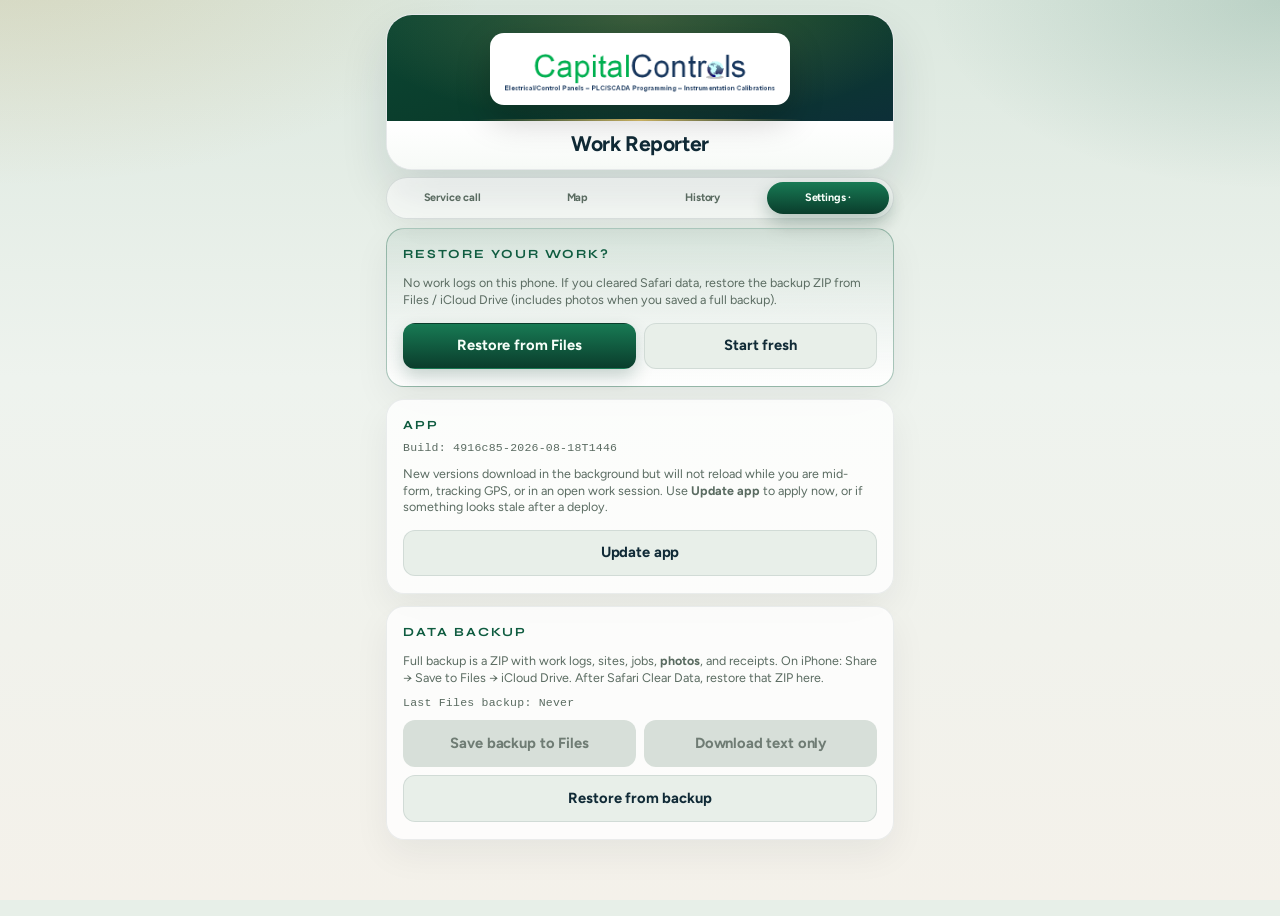
==== commit 0f4fa533: "Deploy Work Reporter 2026-08-18-lock-fill: reconstruct locked GPS drives Co-authored-by: Cursor <cur" ====
--- a/index.html
+++ b/index.html
@@ -15,7 +15,7 @@
       href="https://fonts.googleapis.com/css2?family=Figtree:ital,wght@0,400;0,500;0,600;0,700;1,400&family=Syne:wght@600;700;800&display=swap"
       rel="stylesheet"
     />
-    <script type="module" crossorigin src="/assets/index-DwvQVHbR.js"></script>
+    <script type="module" crossorigin src="/assets/index-CnVwsrPx.js"></script>
     <link rel="stylesheet" crossorigin href="/assets/index-Gg1k1710.css">
   <link rel="manifest" href="/manifest.webmanifest"></head>
   <body>
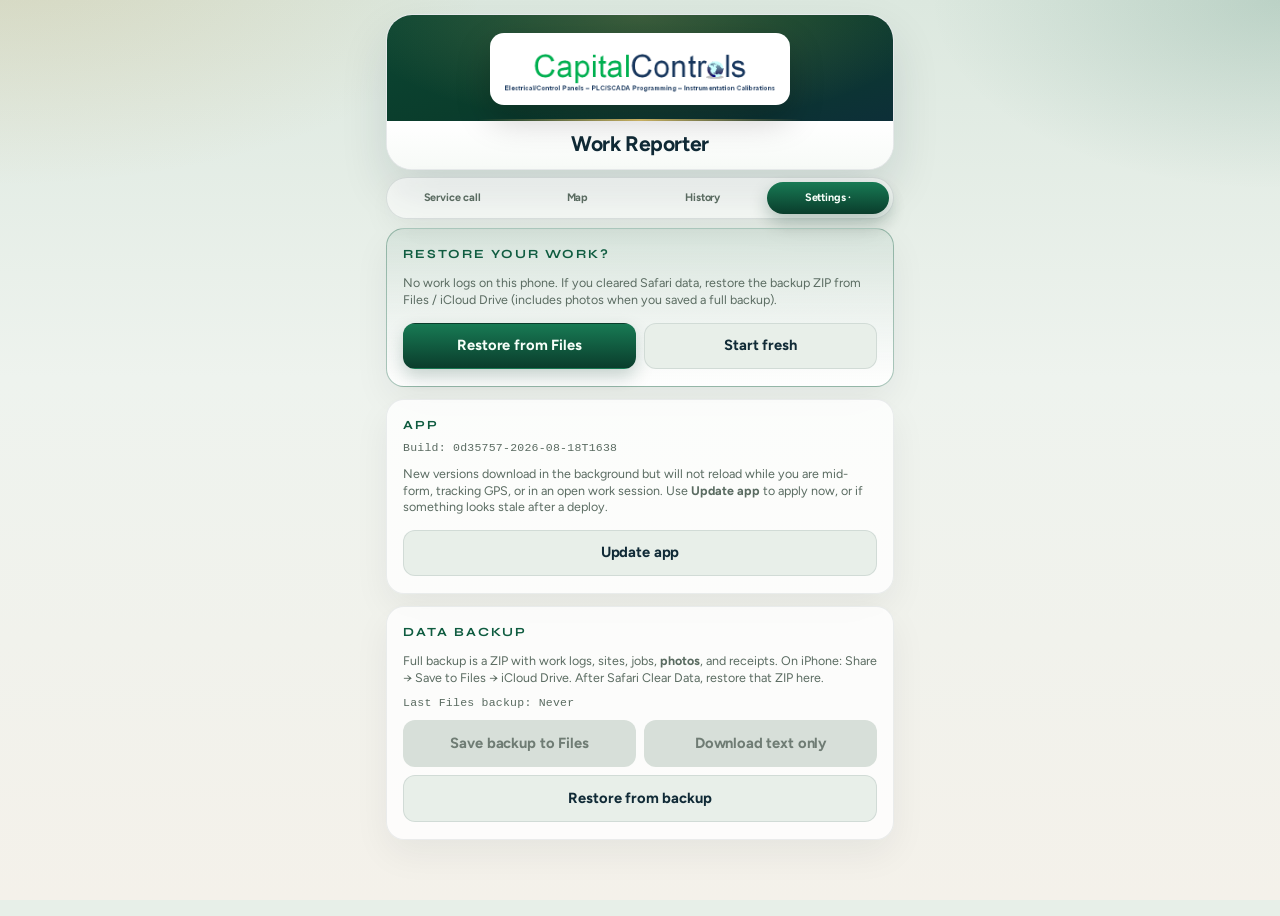
==== commit ff2c20d1: "Deploy Work Reporter 2026-08-18-today-log: TSheets one day at a time Co-authored-by: Cursor <cursora" ====
--- a/index.html
+++ b/index.html
@@ -15,7 +15,7 @@
       href="https://fonts.googleapis.com/css2?family=Figtree:ital,wght@0,400;0,500;0,600;0,700;1,400&family=Syne:wght@600;700;800&display=swap"
       rel="stylesheet"
     />
-    <script type="module" crossorigin src="/assets/index-CnVwsrPx.js"></script>
+    <script type="module" crossorigin src="/assets/index-CEzY87LT.js"></script>
     <link rel="stylesheet" crossorigin href="/assets/index-Gg1k1710.css">
   <link rel="manifest" href="/manifest.webmanifest"></head>
   <body>
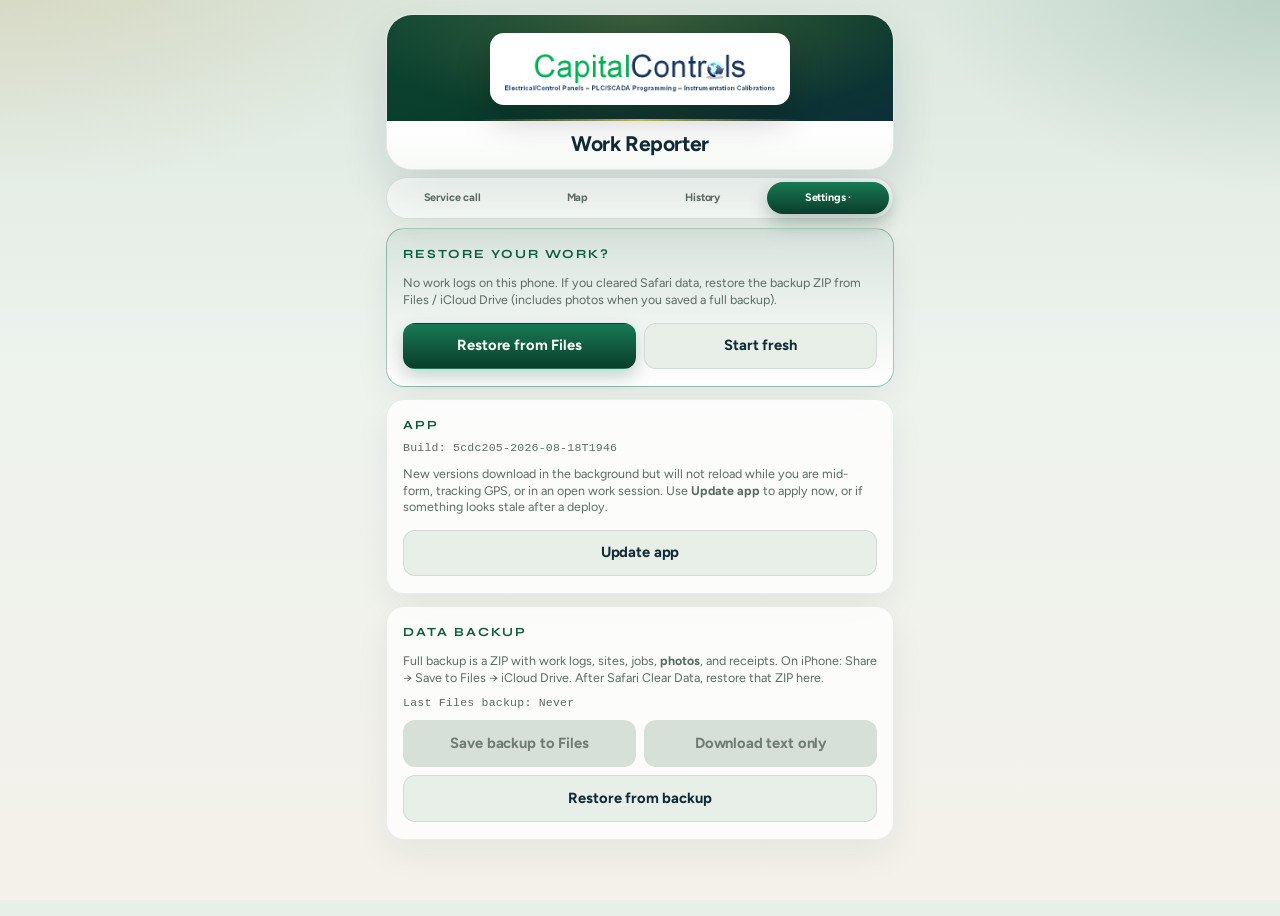
==== commit 69805778: "Deploy Work Reporter 2026-08-18-field-catch: leftover Start GPS, History edit, SR punches" ====
--- a/index.html
+++ b/index.html
@@ -15,8 +15,8 @@
       href="https://fonts.googleapis.com/css2?family=Figtree:ital,wght@0,400;0,500;0,600;0,700;1,400&family=Syne:wght@600;700;800&display=swap"
       rel="stylesheet"
     />
-    <script type="module" crossorigin src="/assets/index-CEzY87LT.js"></script>
-    <link rel="stylesheet" crossorigin href="/assets/index-Gg1k1710.css">
+    <script type="module" crossorigin src="/assets/index-bgLUg2MQ.js"></script>
+    <link rel="stylesheet" crossorigin href="/assets/index-DiD8UHL-.css">
   <link rel="manifest" href="/manifest.webmanifest"></head>
   <body>
     <div id="root"></div>
--- a/assets/index-DiD8UHL-.css
+++ b/assets/index-DiD8UHL-.css
@@ -0,0 +1 @@
+:root{--cci-navy:#102a36;--cci-forest:#0a3d2c;--cci-green:#0f5c40;--cci-green-mid:#187a54;--cci-leaf:#2f9a6a;--cci-brass:#b8892d;--cci-brass-soft:#e8c56a;--cci-paper:#f6f3eb;--cci-paper-2:#efeae0;--cci-ink:#132019;--cci-muted:#5a6b61;--cci-line:#102a361f;--cci-danger:#a33b2d;--cci-ok:#1d7a4d;--radius:18px;--radius-sm:12px;--shadow-soft:0 18px 50px #102a361a;--font-display:"Syne", "Avenir Next", sans-serif;--font-body:"Figtree", "Segoe UI", sans-serif;--control-h:2.9rem;--row-gap:.5rem;--btn-mic-w:3.4rem;--btn-action-w:4.25rem;--field-label-h:1.25rem;font-family:var(--font-body);color:var(--cci-ink);background:var(--cci-paper);font-synthesis:none;text-rendering:optimizelegibility;-webkit-font-smoothing:antialiased;line-height:1.45}*,:before,:after{box-sizing:border-box}html,body,#root{min-height:100%}body{min-width:320px;color:var(--cci-ink);background-color:#e7efe8;background-image:radial-gradient(900px 420px at 0 -5%,#b8892d2e,#0000 55%),radial-gradient(700px 380px at 100% 0,#0f5c4029,#0000 50%),linear-gradient(#dce8df 0%,#eef3ee 42%,#f4f1ea 100%),repeating-linear-gradient(0deg,#0000,#0000 31px,#102a3609 32px),repeating-linear-gradient(90deg,#0000,#0000 31px,#102a3608 32px);background-attachment:fixed;margin:0}button,input,select,textarea{font:inherit}input[type=checkbox]{flex-shrink:0;width:1.15rem;height:1.15rem;margin:0;font-size:16px}button{cursor:pointer}a{color:var(--cci-green)}::selection{background:#0f5c402e}@keyframes riseIn{0%{opacity:0;transform:translateY(10px)}to{opacity:1;transform:translateY(0)}}@keyframes pulseLive{0%,to{box-shadow:0 0 #0f5c4059}50%{box-shadow:0 0 0 8px #0f5c4000}}@keyframes shimmerLine{0%{background-position:0%}to{background-position:100%}}.app{width:min(540px,100%);margin:0 auto;padding:.85rem 1rem 2.75rem;animation:.45s both riseIn}.hero{border-radius:calc(var(--radius) + 8px);background:#fff;border:1px solid #102a361a;margin-bottom:.45rem;display:grid;position:relative;overflow:hidden;box-shadow:0 22px 48px #102a361f}.hero-brand{background:radial-gradient(420px 160px at 50% 0%, #e8c56a38, transparent 70%), linear-gradient(165deg, #0c4633 0%, var(--cci-forest) 48%, #0d2f38 100%);place-items:center;padding:1.15rem 1.15rem 1rem;display:grid;position:relative}.hero-brand:after{content:"";background:linear-gradient(90deg, transparent, var(--cci-brass-soft), transparent);opacity:.85;border-radius:2px;height:2px;position:absolute;bottom:0;left:18%;right:18%}.hero-mark{background:#fff;border-radius:14px;width:min(300px,86%);height:auto;padding:.7rem .9rem;animation:.5s both riseIn;display:block;box-shadow:0 14px 34px #00000038}.hero-copy{text-align:center;background:linear-gradient(#fff 0%,#f7faf7 100%);justify-items:center;gap:.35rem;padding:.65rem 1.1rem .7rem;display:grid}.hero h1{font-family:var(--font-body);letter-spacing:-.02em;color:var(--cci-navy);margin:0;font-size:clamp(1.15rem,3.6vw,1.32rem);font-weight:700;line-height:1.25}@keyframes backupTickerScroll{0%{transform:translate(0)}to{transform:translate(-50%)}}@keyframes backupDotPulse{0%,to{opacity:1;transform:scale(1)}50%{opacity:.35;transform:scale(.85)}}.backup-ticker{width:100%;color:var(--cci-navy);cursor:pointer;font:inherit;text-align:left;background:#0f5c4014;border:1px solid #0f5c4047;border-radius:999px;align-items:center;gap:.45rem;margin:0 0 .4rem;padding:.32rem .65rem;display:flex}.backup-ticker:active{transform:scale(.99)}.backup-ticker-dot{background:var(--cci-forest,#0f5c40);border-radius:50%;flex:none;width:.55rem;height:.55rem;animation:1.4s ease-in-out infinite backupDotPulse}.backup-ticker-viewport{flex:auto;min-width:0;overflow:hidden;-webkit-mask-image:linear-gradient(90deg,#0000,#000 8% 92%,#0000);mask-image:linear-gradient(90deg,#0000,#000 8% 92%,#0000)}.backup-ticker-track{gap:2.5rem;width:max-content;animation:14s linear infinite backupTickerScroll;display:flex}.backup-ticker-text{letter-spacing:.01em;white-space:nowrap;color:var(--cci-ink,#102a36);flex:none;font-size:.72rem;font-weight:600}@media (prefers-reduced-motion:reduce){.backup-ticker-dot,.backup-ticker-track{animation:none}.backup-ticker-viewport{-webkit-mask-image:none;mask-image:none}.backup-ticker-track{width:100%}.backup-ticker-text:last-child{display:none}.backup-ticker-text{white-space:normal}}.tabs{border:1px solid var(--cci-line);-webkit-backdrop-filter:blur(10px);backdrop-filter:blur(10px);background:#ffffff8c;border-radius:999px;grid-template-columns:1.3fr .85fr .9fr;gap:.25rem;margin-bottom:.55rem;padding:.28rem;display:grid;box-shadow:0 10px 30px #102a360d}.tabs.tabs-3{grid-template-columns:repeat(3,1fr)}.tabs.tabs-4{grid-template-columns:repeat(4,1fr)}.tabs.tabs-5{grid-template-columns:repeat(5,1fr)}.panel-collapsible{padding:0;overflow:hidden}.panel-collapse-trigger{width:100%;font-family:var(--font-body);letter-spacing:.06em;text-transform:uppercase;color:var(--cci-green);text-align:left;cursor:pointer;background:0 0;border:none;justify-content:space-between;align-items:center;gap:.75rem;padding:.75rem .95rem;font-size:.72rem;font-weight:700;display:flex}.panel-collapse-trigger:active{opacity:.85}.collapse-chevron{color:var(--cci-muted);font-size:.9rem;line-height:1}.panel-collapse-body{padding:0 .95rem .85rem}.panel-nested-collapsible{border-radius:var(--radius-sm);background:#f7faf7d9;border:1px solid #102a361a;margin:0 0 .85rem;overflow:hidden}.panel-nested-collapsible .panel-collapse-trigger{padding:.65rem .75rem}.panel-nested-collapsible .panel-collapse-body{padding:0 .75rem .75rem}.sessions-collapse-body{padding-top:0}.collapse-summary{letter-spacing:0;text-transform:none;color:var(--cci-muted);font-size:.78rem;font-weight:500}.photos-collapse-hint{margin:0;padding:0 .95rem .5rem}.photos-panel-status{color:var(--cci-green);margin:0;padding:.45rem .95rem .35rem;font-size:.82rem;font-weight:600}.photos-panel-status.warn{color:#b45309}.collapsible-stack{gap:.55rem;margin-top:.25rem;display:grid}.collapsible-stack-label{letter-spacing:.07em;text-transform:uppercase;color:var(--cci-muted);margin:.35rem .15rem 0;font-size:.72rem;font-weight:700}.collapsible-stack .panel{margin-bottom:0}.panel-actions-bar{gap:.55rem;margin-top:.85rem;display:grid}.panel-actions-bar .status{margin:0}.panel-actions-pinned{border-top:1px solid #102a3614;gap:.55rem;padding:.75rem .95rem .35rem;display:grid}.travel-readout-collapsed{margin:0;padding:0 .75rem .65rem;font-size:.82rem}.history-day-heading{font-family:var(--font-body);color:var(--cci-navy);margin:0 0 .65rem;font-size:1rem;font-weight:600}.panel-back{margin-bottom:.5rem;font-size:.88rem;font-weight:600;text-decoration:none;display:inline-block}.tabs button{font-family:var(--font-body);letter-spacing:-.015em;color:var(--cci-muted);background:0 0;border:none;border-radius:999px;padding:.6rem .25rem;font-size:.68rem;font-weight:700;line-height:1.15;transition:background .18s,color .18s,transform .15s}.tabs button:active{transform:scale(.98)}.tabs button.active{background:linear-gradient(180deg, var(--cci-green-mid), var(--cci-forest));color:#f7fff9;box-shadow:0 8px 18px #0a3d2c47}.kind-toggle{border:1px solid var(--cci-line);-webkit-backdrop-filter:blur(10px);backdrop-filter:blur(10px);background:#ffffff8c;border-radius:999px;grid-template-columns:1fr 1fr;gap:.25rem;margin-bottom:.85rem;padding:.3rem;display:grid;box-shadow:0 10px 30px #102a360d}.kind-toggle button{font-family:var(--font-body);letter-spacing:-.015em;color:var(--cci-muted);background:0 0;border:none;border-radius:999px;padding:.65rem .25rem;font-size:.72rem;font-weight:700;line-height:1.15;transition:background .18s,color .18s,transform .15s}.kind-toggle button:active{transform:scale(.98)}.kind-toggle button.active{background:linear-gradient(180deg, var(--cci-green-mid), var(--cci-forest));color:#f7fff9;box-shadow:0 8px 18px #0a3d2c47}.panel{-webkit-backdrop-filter:blur(12px);backdrop-filter:blur(12px);border-radius:var(--radius);background:#ffffffc7;border:1px solid #102a3614;margin-bottom:.75rem;padding:1rem 1rem 1.05rem;animation:.4s both riseIn;position:relative;box-shadow:0 14px 36px #102a360f}.panel h2{font-family:var(--font-display);text-transform:uppercase;letter-spacing:.16em;color:var(--cci-green);margin:0 0 .75rem;font-size:.78rem;font-weight:700}.field{gap:.38rem;margin-bottom:.8rem;display:grid}.field:last-child{margin-bottom:0}.field label,.field .field-label{min-height:var(--field-label-h);line-height:var(--field-label-h);color:var(--cci-navy);font-size:.84rem;font-weight:700;display:block}.field input,.field select,.field textarea{width:100%;min-height:var(--control-h);border-radius:var(--radius-sm);color:var(--cci-ink);background:#ffffffeb;border:1px solid #102a3624;padding:.72rem .85rem;transition:border-color .15s,box-shadow .15s}.field input:not([type=time]),.field select{height:var(--control-h)}.field textarea{resize:vertical;height:auto;min-height:96px}.field input:focus,.field select:focus,.field textarea:focus{border-color:#0f5c408c;outline:none;box-shadow:0 0 0 3px #0f5c401f}.row{gap:var(--row-gap);grid-template-columns:minmax(0,1fr);align-items:center;display:grid}.row>:first-child{width:100%;min-width:0}.row:has(>.btn-mic):has(>.btn-secondary){grid-template-columns:minmax(0, 1fr) var(--btn-mic-w) var(--btn-action-w)}.row:has(>.btn-mic):not(:has(>.btn-secondary)){grid-template-columns:minmax(0, 1fr) var(--btn-mic-w)}.row:has(>.btn-secondary):not(:has(>.btn-mic)){grid-template-columns:minmax(0, 1fr) var(--btn-action-w)}.row:has(>textarea){align-items:start}.row>.btn-mic{width:var(--btn-mic-w);min-width:var(--btn-mic-w);max-width:var(--btn-mic-w);min-height:var(--control-h);height:var(--control-h);justify-self:stretch;padding-inline:0}.row>.btn-secondary{width:var(--btn-action-w);min-width:var(--btn-action-w);max-width:var(--btn-action-w);min-height:var(--control-h);height:var(--control-h);justify-self:stretch;padding-inline:.35rem}.row:has(>textarea)>.btn-mic{align-self:start}.btn,a.btn{width:100%;min-height:var(--control-h);border-radius:var(--radius-sm);font-family:var(--font-body);letter-spacing:-.01em;text-align:center;cursor:pointer;border:1px solid #0000;justify-content:center;align-items:center;gap:.35rem;padding:.72rem 1rem;font-size:.92rem;font-weight:700;line-height:1.2;text-decoration:none;transition:transform .12s,filter .12s,box-shadow .12s,background .12s;display:inline-flex}.row>.btn,.actions-inline>.btn,.history-item>.btn,.issue-card header>.btn,.issue-card-actions>.btn{width:auto}.btn:active:not(:disabled),a.btn:active{transform:scale(.98)}.btn:disabled{cursor:not-allowed;opacity:1;color:#6f7c74!important;box-shadow:none!important;background:#d7dfd9!important;border-color:#0000!important}.stale-call-banner{border-radius:var(--radius);background:#fff6e8;border:1px solid #b06e1459;margin:0 0 .75rem;padding:.75rem .85rem}.stale-call-banner p{margin:0 0 .55rem;font-size:.95rem;line-height:1.35}.kind-toggle button:disabled{opacity:.45;cursor:not-allowed}.btn-primary{background:linear-gradient(180deg, var(--cci-green-mid), var(--cci-forest));color:#f7fff9;box-shadow:0 8px 18px #0a3d2c38}.btn-secondary{color:var(--cci-navy);box-shadow:none;background:#e8efe9;border-color:#102a361a}.btn-accent{background:linear-gradient(180deg, var(--cci-green-mid), var(--cci-forest));color:#f7fff9;box-shadow:0 8px 18px #0a3d2c38}.btn-danger{color:var(--cci-danger);box-shadow:none;background:#f3e4e1;border-color:#a33b2d29}.btn-navy{background:linear-gradient(180deg, #163849, var(--cci-navy));color:#f3f8fa;box-shadow:0 8px 18px #102a3633}.btn-maps{color:#f5faff;background:linear-gradient(#2a7ac4,#1a5f99);box-shadow:0 8px 18px #1a5f9938}.btn-mic{width:auto;min-width:var(--btn-mic-w);min-height:var(--control-h);background:linear-gradient(180deg, var(--cci-green-mid), var(--cci-forest));color:#f7fff9;padding-inline:.85rem;font-size:.85rem;box-shadow:0 8px 18px #0a3d2c38}.btn-mic.listening{background:linear-gradient(180deg, #c25a4a, var(--cci-danger));color:#fff;border-color:#0000;animation:1.2s ease-in-out infinite pulseLive;box-shadow:0 8px 18px #a33b2d47}.btn-link{width:auto;min-height:0;box-shadow:none;font:inherit;color:var(--cci-navy);text-underline-offset:2px;cursor:pointer;background:0 0;border:none;padding:0;text-decoration:underline}.btn-compact{width:auto;min-height:2.4rem;padding:.45rem .7rem;font-size:.8rem}.actions{gap:.55rem;display:grid}.actions-inline{gap:var(--row-gap);grid-template-columns:repeat(auto-fit,minmax(0,1fr));align-items:stretch;display:grid}.actions-inline--day{grid-template-columns:auto minmax(0,1fr) auto auto;align-items:center}.actions-inline--day input[type=date]{min-height:var(--control-h);height:var(--control-h);border-radius:var(--radius-sm);width:100%;color:var(--cci-ink);font-family:var(--font-body);background:#ffffffeb;border:1px solid #102a3624;padding:.55rem .75rem;font-size:.92rem}@media (width<=520px){.actions-inline--day{grid-template-columns:1fr 1fr}.actions-inline--day input[type=date]{grid-column:1/-1}}.trip-box{background:linear-gradient(160deg,#0f5c4014,#b8892d14),#f7faf7;border:1px solid #0f5c4029;border-radius:16px;gap:.6rem;margin-top:.55rem;padding:.95rem;display:grid}.trip-box.tracking{border-color:#0f5c4073;animation:2s ease-in-out infinite pulseLive}.trip-odometer{justify-content:space-between;align-items:baseline;gap:.75rem;display:flex}.trip-odometer strong{font-family:var(--font-display);font-variant-numeric:tabular-nums;color:var(--cci-forest);letter-spacing:-.04em;font-size:2.1rem;line-height:1}.trip-odometer>span{color:var(--cci-muted);text-align:right;font-size:.84rem}.trip-hint{width:100%;color:var(--cci-muted);text-align:left;margin:0;font-size:.8rem;line-height:1.4}.trip-hint.status-danger,.status.status-danger{color:#c62828;font-weight:700}.loc-prime{z-index:200;box-sizing:border-box;width:100%;height:100dvh;padding:max(1.25rem, env(safe-area-inset-top,0px)) max(1.25rem, env(safe-area-inset-right,0px)) max(1.25rem, env(safe-area-inset-bottom,0px)) max(1.25rem, env(safe-area-inset-left,0px));background:#081c168c;justify-content:center;align-items:center;margin:0;display:flex;position:fixed;inset:0}.loc-prime-card{background:radial-gradient(280px 120px at 20% 0,#e8c56a2e,#0000 70%),linear-gradient(#f7faf7,#eef5f0);border:1px solid #0f5c4038;border-radius:18px;gap:.75rem;width:min(420px,100%);max-height:min(80vh,80dvh);margin:0;padding:1.25rem 1.15rem 1.1rem;animation:.22s both locPrimeIn;display:grid;position:relative;overflow:auto;box-shadow:0 22px 48px #081c1659}@keyframes locPrimeIn{0%{opacity:0}to{opacity:1}}.loc-prime-card h2{font-family:var(--font-display);color:#b71c1c;letter-spacing:-.02em;margin:0;font-size:1.35rem}.loc-prime-card p{color:var(--cci-ink,#102a36);margin:0;font-size:.95rem;line-height:1.45}.loc-prime-steps{color:var(--cci-ink,#102a36);gap:.4rem;margin:0;padding-left:1.15rem;font-size:.88rem;line-height:1.4;display:grid}.loc-prime-steps li{padding-left:.15rem}.loc-prime-actions{flex-wrap:wrap;gap:.6rem;margin-top:.85rem;display:flex}.loc-prime-note{color:var(--cci-muted)!important;font-size:.78rem!important;line-height:1.35!important}.trip-check{text-align:left;box-sizing:border-box;background:#ffffffb8;border:1px solid #102a3614;border-radius:12px;width:100%;max-width:100%;margin:0;padding:.7rem .75rem;display:block}.trip-check-line{text-align:left;flex-direction:row;justify-content:flex-start;align-items:center;gap:.55rem;width:100%;display:flex}.trip-check-line input[type=checkbox]{width:1.15rem;height:1.15rem;accent-color:var(--cci-forest);flex:0 0 1.15rem;margin:0;padding:0}.trip-check-line strong{min-width:0;color:var(--cci-navy);text-align:left;flex:auto;font-size:.9rem;font-weight:700;line-height:1.25}.trip-check-note{color:var(--cci-muted);text-align:left;margin:.45rem 0 0 1.7rem;font-size:.78rem;line-height:1.35;display:block}.issue-card{background:linear-gradient(#fff,#fbfaf6);border:1px solid #102a361a;border-radius:16px;gap:.65rem;margin-bottom:.75rem;padding:.95rem;transition:border-color .15s,box-shadow .15s;display:grid}.issue-card:hover{border-color:#0f5c4047}.issue-card header{justify-content:space-between;align-items:center;gap:.5rem;display:flex}.issue-card header strong{font-family:var(--font-display);color:var(--cci-navy);letter-spacing:-.02em;font-size:1rem}.issue-card-actions{flex-wrap:wrap;justify-content:flex-end;align-items:center;gap:.4rem;display:flex}.preview{font-family:var(--font-body);color:var(--cci-ink);background:linear-gradient(#fffdf8 0%,#f7f2e8 100%);border:1px solid #102a361a;border-radius:16px;gap:.95rem;margin:0;padding:1.05rem 1.1rem 1.15rem;font-size:.94rem;line-height:1.45;display:grid;box-shadow:inset 0 1px #ffffffd9}.preview-meta{border-bottom:1px solid #102a361a;gap:.4rem;padding-bottom:.85rem;display:grid}.preview-row{grid-template-columns:5.5rem minmax(0,1fr);align-items:baseline;gap:.55rem;display:grid}.preview-label{font-family:var(--font-display);letter-spacing:.08em;text-transform:uppercase;color:var(--cci-green);font-size:.72rem;font-weight:700}.preview-value{color:var(--cci-navy);overflow-wrap:anywhere;font-weight:600}.preview-issue{gap:.65rem;display:grid}.preview-issue-title{font-family:var(--font-body);letter-spacing:-.01em;color:var(--cci-navy);border-bottom:2px solid #b8892d8c;width:fit-content;max-width:100%;margin:0;padding:0 0 .35rem;font-size:1rem;font-weight:700;line-height:1.3;overflow:visible}.preview-block{gap:.25rem;display:grid}.preview-body{white-space:pre-wrap;color:var(--cci-ink);overflow-wrap:anywhere;margin:0}.orphan-photos-banner{background:#0f5c4014;border:1px solid #0f5c4047;border-radius:12px;gap:.45rem;margin:0 0 .65rem;padding:.55rem .65rem;display:grid}.orphan-photos-banner .build-tip{margin:0}.photo-grid{grid-template-columns:repeat(auto-fill,minmax(96px,1fr));gap:.6rem;margin-top:.75rem;display:grid}.photo-lightbox{z-index:80;padding:max(.75rem, env(safe-area-inset-top,0px)) max(.75rem, env(safe-area-inset-right,0px)) max(.75rem, env(safe-area-inset-bottom,0px)) max(.75rem, env(safe-area-inset-left,0px));background:#081216e0;place-items:center;display:grid;position:fixed;inset:0}.photo-lightbox-inner{grid-template-rows:auto 1fr auto;gap:.55rem;width:min(720px,100%);max-height:100%;display:grid}.photo-lightbox-toolbar{color:#f7fff9;justify-content:space-between;align-items:center;gap:.75rem;display:flex}.photo-lightbox-label{font-size:.85rem;font-weight:600}.photo-lightbox-stage{background:#00000059;border-radius:12px;place-items:center;min-height:0;display:grid;overflow:auto}.photo-lightbox-img{object-fit:contain;touch-action:pinch-zoom pan-x pan-y;width:auto;max-width:100%;height:auto;max-height:min(72vh,900px);display:block}.photo-lightbox-actions{grid-template-columns:1fr 1fr 1fr 1fr;gap:.4rem;display:grid}.photo-card{align-content:start;gap:.35rem;display:grid}.photo-thumb-btn{cursor:pointer;background:#fff;border:1px solid #102a361f;border-radius:10px;margin:0;padding:0;overflow:hidden}.photo-thumb-btn:focus-visible{outline-offset:2px;outline:2px solid #0f5c4073}.photo-thumb{aspect-ratio:1;object-fit:cover;background:#102a360f;width:100%;display:block}.status{min-height:1.25rem;color:var(--cci-muted);margin:.4rem 0 0;font-size:.86rem}.status.ok{color:var(--cci-ok)}.status.warn{color:#8a5a00}.status.danger{color:#c62828;font-weight:700}.pending-site{background:#fff6e4;border:1px solid #b8892d59;border-radius:12px;gap:.5rem;margin-top:.55rem;padding:.75rem;display:grid}.history{gap:.5rem;display:grid}.history-gps-cue{margin:0 0 .65rem}.worklog-current-badge{letter-spacing:.04em;text-transform:uppercase;color:#f7fff9;background:linear-gradient(180deg, var(--cci-green-mid), var(--cci-forest));vertical-align:.1em;border-radius:999px;margin-right:.2rem;padding:.1rem .35rem;font-size:.62rem;font-weight:800;display:inline-block}.history-item-current{margin-bottom:.35rem}.history-item{grid-template-columns:minmax(0,1fr) auto auto;align-items:stretch;gap:.45rem;display:grid}.history-item-current{grid-template-columns:minmax(0,1fr)}.history-item-selected .btn-list,.history-item-selected .day-card,.btn-list.selected,.day-card.selected{box-shadow:inset 3px 0 0 var(--cci-green);background:#0b3d2e12;border-color:#0b3d2e73}.history-item .btn-compact{align-self:center}.history .btn-list,.btn-list{text-align:left;width:100%;min-height:unset;border-radius:var(--radius-sm);font-family:var(--font-body);color:var(--cci-ink);box-shadow:none;background:#fff;border:1px solid #102a361a;justify-items:start;gap:.1rem;padding:.5rem .65rem;font-size:.88rem;font-weight:500;transition:transform .12s,border-color .15s;display:grid}.history .btn-list:active,.btn-list:active{transform:scale(.99)}.history strong,.btn-list strong{font-family:var(--font-body);color:var(--cci-navy);letter-spacing:-.01em;font-size:.88rem;font-weight:600;line-height:1.3;display:block}.history span,.btn-list span{color:var(--cci-muted);font-size:.72rem;line-height:1.2}.day-card{text-align:left;width:100%;min-height:unset;border-radius:var(--radius-sm);font-family:var(--font-body);color:var(--cci-ink);box-shadow:none;background:linear-gradient(#fff,#fbfaf7);border:1px solid #102a361a;justify-items:start;gap:.12rem;padding:.55rem .7rem;font-size:.88rem;font-weight:500;transition:border-color .15s,transform .12s;display:grid}.day-card:active{transform:scale(.99)}.day-card strong{font-family:var(--font-body);color:var(--cci-navy);letter-spacing:-.01em;font-size:.88rem;font-weight:600;line-height:1.3}.day-card span{color:var(--cci-muted);font-size:.72rem;line-height:1.2}.day-card em{color:var(--cci-ink);-webkit-line-clamp:2;-webkit-box-orient:vertical;font-size:.78rem;font-style:normal;display:-webkit-box;overflow:hidden}.day-card.selected,.btn-list.selected{background:#145a4314;border-color:#145a438c;box-shadow:0 0 0 1px #145a432e}.photo-storage-note{color:var(--cci-muted);margin:.65rem 0 0;font-size:.82rem;line-height:1.45}.photo-storage-note strong{color:var(--cci-ink);font-weight:600}.qbt-link{text-align:center;border-radius:var(--radius-sm);min-height:2.9rem;font-family:var(--font-display);letter-spacing:-.01em;background:linear-gradient(180deg, #163849, var(--cci-navy));color:#f3f8fa;justify-content:center;align-items:center;padding:.72rem 1rem;font-size:.88rem;font-weight:700;text-decoration:none;transition:transform .12s;display:inline-flex;box-shadow:0 8px 18px #102a3633}.qbt-link:active{transform:scale(.98)}.empty{color:var(--cci-muted);margin:0;font-size:.9rem}.build-stamp{letter-spacing:.02em;color:var(--cci-muted);margin:-.35rem 0 .55rem;font-family:ui-monospace,SFMono-Regular,Menlo,Consolas,monospace;font-size:.72rem}.build-tip{color:var(--cci-muted);margin:0 0 .85rem;font-size:.78rem;line-height:1.35}.restore-banner,.update-banner,.panel.backup-due{background:linear-gradient(#0f5c4014,#ffffffeb);border-color:#0f5c4059}.restore-banner h2{margin-top:0}.update-banner{background:linear-gradient(#1e5a8c1a,#ffffffeb);border-color:#1e5a8c59}.backup-due-note{color:var(--cci-ink,#102a36);font-weight:600}.trip-map-wrap{--map-zoom:12;background:#d5e2d8;border:1px solid #102a361f;border-radius:16px;position:relative;overflow:hidden}.trip-map-wrap.live{box-shadow:0 0 0 2px #0f5c4047}.trip-map{z-index:0;width:100%;height:min(58vh,420px);min-height:280px}.trip-map-distance{z-index:500;color:var(--cci-ink);font-family:var(--font-display);pointer-events:none;background:#fffdf8f0;border:1px solid #102a361a;border-radius:10px;margin:0;padding:.45rem .7rem;font-size:.95rem;font-weight:700;position:absolute;top:.65rem;left:.65rem;box-shadow:0 2px 8px #00000014}.trip-map-empty{color:var(--cci-muted);z-index:500;background:#fffdf8f0;border:1px solid #102a3614;border-radius:12px;margin:0;padding:.7rem .8rem;font-size:.86rem;position:absolute;bottom:.75rem;left:.75rem;right:.75rem}.cci-trip-line{stroke-linejoin:round;stroke-linecap:round}.timer-block{border-radius:var(--radius-sm);background:#f7faf7d9;border:1px solid #102a361a;gap:.55rem;margin:0 0 .85rem;padding:.7rem .75rem;display:grid}.now-status{color:#f7fff9;background:linear-gradient(180deg, var(--cci-green-mid), var(--cci-forest));border:1px solid #0f5c4073;border-radius:10px;margin:0 0 .65rem;padding:.55rem .75rem;font-size:.82rem;font-weight:650;line-height:1.35}.timer-status-row{align-items:center;gap:.5rem;display:flex}.timer-pill{color:var(--cci-muted);background:#102a3612;border:1px solid #102a361f;border-radius:999px;align-items:center;gap:.35rem;padding:.3rem .65rem;font-size:.78rem;font-weight:700;display:inline-flex}.timer-pill-running{color:#f7fff9;background:linear-gradient(180deg, var(--cci-green-mid), var(--cci-forest));border-color:#0f5c4073;animation:2s ease-in-out infinite timerPulse}@keyframes timerPulse{0%,to{box-shadow:0 0 #0f5c4059}50%{box-shadow:0 0 0 6px #0f5c4000}}.timer-main-btn{width:100%}.timer-hint{color:var(--cci-muted);margin:.35rem 0 0;font-size:.78rem;line-height:1.35}button.linkish{color:var(--cci-green,#0f5c40);font:inherit;cursor:pointer;background:0 0;border:0;margin:0;padding:0;font-weight:650;text-decoration:underline;display:inline}.session-editor{background:#fff;border:1px solid #0f5c4040;border-radius:10px;gap:.55rem;padding:.6rem .65rem;display:grid}.session-editor .field{margin-bottom:0}.sessions-item-actions{align-items:center;gap:.35rem;display:flex}.app-modal-card{background:radial-gradient(280px 120px at 20% 0,#e8c56a2e,#0000 70%),linear-gradient(#f7faf7,#eef5f0);border:1px solid #0f5c4038;border-radius:18px;gap:.75rem;width:min(420px,100%);max-height:min(80vh,80dvh);margin:0;padding:1.25rem 1.15rem 1.1rem;animation:.22s both locPrimeIn;display:grid;position:relative;overflow:auto;box-shadow:0 22px 48px #081c1659}.app-modal-title{font-family:var(--font-display);color:var(--cci-forest);letter-spacing:-.02em;margin:0;font-size:1.25rem}.app-modal-text{color:var(--cci-ink);margin:0;font-size:.92rem;line-height:1.45}.app-modal-actions{gap:.5rem;display:grid}.view-report-sub{color:var(--cci-muted);font-size:.8rem}.view-report-rows{gap:.3rem;display:grid}.view-report-row{justify-content:space-between;gap:.75rem;font-size:.85rem;display:flex}.view-report-row span{color:var(--cci-muted)}.view-report-sessions{gap:.3rem}.view-report-summary{white-space:pre-wrap;font-size:.85rem}.sessions-block{border-radius:var(--radius-sm);background:#f7faf7d9;border:1px solid #102a361a;gap:.5rem;margin:0 0 .85rem;padding:.7rem .75rem;display:grid}.sessions-header{justify-content:space-between;align-items:baseline;gap:.75rem;display:flex}.sessions-total{color:var(--cci-forest);white-space:nowrap;font-size:.8rem;font-weight:600}.sessions-empty{margin:0;font-size:.82rem}.sessions-list{gap:.35rem;margin:0;padding:0;list-style:none;display:grid}.sessions-item{color:var(--cci-ink);background:#fff;border:1px solid #102a3614;border-radius:10px;grid-template-columns:minmax(0,1fr) auto;align-items:center;gap:.45rem;padding:.45rem .55rem;font-size:.82rem;display:grid}.sessions-item.running{background:#0f5c400f;border-color:#0f5c4066;font-weight:600}.travel-readout{color:var(--cci-muted);margin:.35rem 0 0;font-size:.88rem}.travel-readout strong{color:var(--cci-ink)}.cci-map-pin{justify-content:center;align-items:center;display:flex}.cci-map-pin span{width:22px;height:22px;font-family:var(--font-display);color:#fff;--map-scale:clamp(.5, calc(.44 + (var(--map-zoom) - 8) * .05), .95);transform:scale(var(--map-scale));transform-origin:50%;border:1.5px solid #fff;border-radius:50%;place-items:center;font-size:.68rem;font-weight:800;display:grid;box-shadow:0 1px 5px #00000038}.cci-map-pin.start span{background:var(--cci-forest)}.cci-map-pin.end span{background:#8a5a00}.cci-map-pin.live span{background:#0f5c40;box-shadow:0 0 0 2px #0f5c4047,0 1px 5px #00000038}.cci-map-stop{justify-content:center;align-items:center;display:flex}.cci-map-stop span{width:16px;height:16px;font-size:clamp(.42rem, calc(.38rem + (var(--map-zoom) - 10) * .025rem), .58rem);color:#fff;--map-scale:clamp(.48, calc(.42 + (var(--map-zoom) - 8) * .048), .88);transform:scale(var(--map-scale));transform-origin:50%;border:1.5px solid #fff;border-radius:999px;justify-content:center;align-items:center;font-weight:800;display:flex;box-shadow:0 1px 4px #00000038}.cci-map-stop.short span{background:#f9a825}.cci-map-stop.extended span{background:#e65100}.cci-map-stop.wide span{font-size:clamp(.36rem, calc(.32rem + (var(--map-zoom) - 10) * .02rem), .48rem);letter-spacing:-.03em}.cci-map-stop.open span{background:#f9a825;animation:2.4s ease-in-out infinite mapStopPulse}@keyframes mapStopPulse{0%,to{box-shadow:0 1px 4px #00000038,0 0 #f9a82559}50%{box-shadow:0 1px 4px #00000038,0 0 0 3px #f9a82500}}.travel-delays-block{margin:.75rem 0 0}.travel-delays-list{gap:.35rem;margin:0;padding:0;list-style:none;display:grid}.travel-delay-item{text-align:left;width:100%;font-size:.82rem}.travel-delay-row{gap:.25rem;display:grid}.travel-delay-maps{flex-wrap:wrap;gap:.35rem .55rem;padding:0 .15rem .15rem;display:flex}.travel-delay-map-link{color:var(--cci-forest);font-size:.74rem;font-weight:700;text-decoration:none}.travel-delay-map-link:hover,.travel-delay-map-link:focus-visible{text-decoration:underline}.travel-delays-hint{margin:.45rem 0 0;font-size:.78rem}.trip-stop-reasons{flex-wrap:wrap;gap:.4rem;display:flex}.trip-stop-reasons .btn.selected{background:#0f5c401f;border-color:#0f5c408c;font-weight:700}.sr-only{clip:rect(0, 0, 0, 0);white-space:nowrap;border:0;width:1px;height:1px;margin:-1px;padding:0;position:absolute;overflow:hidden}.receipt-draft{gap:.75rem;margin-top:.85rem;display:grid}.receipt-pages{gap:.75rem;display:grid}.receipt-page-card{border-radius:var(--radius-sm);background:#fff;border:1px solid #102a361a;gap:.45rem;padding:.7rem;display:grid}.receipt-page-card img{object-fit:contain;background:#eef3ee;border-radius:10px;width:100%;max-height:280px}.receipt-page-num{color:var(--cci-muted);font-size:.78rem;font-weight:700}.receipt-library-item{grid-template-columns:minmax(0,1fr);gap:.4rem}.receipt-library-main{width:100%}.receipt-library-row{grid-template-columns:56px minmax(0,1fr);align-items:center;gap:.65rem;width:100%;display:grid}.receipt-thumb{object-fit:cover;background:#e8efe9;border:1px solid #102a3614;border-radius:10px;width:56px;height:56px}.receipt-thumb.placeholder{display:block}.receipt-library-actions{grid-template-columns:repeat(3,minmax(0,1fr));gap:.35rem;display:grid}.receipt-library-actions .btn{width:100%}.live-scan-stage{aspect-ratio:3/4;isolation:isolate;background:#0b1210;border:2px solid #b8892d8c;border-radius:14px;width:100%;max-height:min(62vh,520px);position:relative;overflow:hidden}.live-scan-stage.locked{border-color:#2f9a6ad9;box-shadow:0 0 0 3px #187a5440}.live-scan-video{object-fit:cover;object-position:center;z-index:1;opacity:1;visibility:visible;backface-visibility:hidden;background:0 0;border:0;width:100%;height:100%;margin:0;padding:0;display:block;position:absolute;inset:0;transform:translateZ(0)}.live-scan-overlay{object-fit:cover;object-position:center;pointer-events:none;z-index:2;background:0 0;border:0;width:100%;height:100%;margin:0;padding:0;display:block;position:absolute;inset:0}.live-scan-focus-pulse{z-index:3;pointer-events:none;border:2px solid #e2bf5df2;border-radius:50%;width:56px;height:56px;margin:-28px 0 0 -28px;animation:.45s ease-out forwards live-scan-focus-pulse;position:absolute;box-shadow:0 0 0 1px #00000059}@keyframes live-scan-focus-pulse{0%{opacity:1;transform:scale(1.25)}to{opacity:0;transform:scale(.85)}}.hold-steady{pointer-events:none;z-index:3;place-items:center;display:grid;position:absolute;inset:0}.hold-steady-ring{filter:drop-shadow(0 2px 8px #00000073);display:block;transform:rotate(-90deg)}.hold-steady-track{fill:none;stroke:#ffffff59;stroke-width:6px}.hold-steady-progress{fill:none;stroke:#2f9a6a;stroke-width:6px;stroke-linecap:round;transition:stroke-dashoffset 80ms linear}.hold-steady-count{color:#fff;text-shadow:0 1px 6px #000000bf;font-variant-numeric:tabular-nums;font-size:1.85rem;font-weight:700;position:absolute}.live-scan-wait,.live-scan-hint{color:#fff;z-index:4;background:#0000008c;border-radius:10px;margin:0;padding:.45rem .65rem;font-size:.85rem;position:absolute;inset:auto .75rem .75rem}.live-scan .actions{flex-wrap:wrap}.live-scan-hint{background:#0006}.doc-crop h2{margin:0 0 .85rem}.doc-crop-wrap{justify-content:center;width:100%;display:flex}.doc-crop-stage{touch-action:none;background:#111;border:1px solid #102a361f;border-radius:12px;max-width:100%;position:relative;overflow:hidden}.doc-crop-stage img{object-fit:contain;-webkit-user-select:none;user-select:none;-webkit-user-drag:none;width:100%;height:100%;display:block}.doc-crop-overlay{width:100%;height:100%;position:absolute;inset:0}.doc-crop-poly{fill:#187a5438;stroke:#e2bf5d;stroke-width:3px}.doc-crop-handle{fill:#187a54;stroke:#fff;stroke-width:3px;cursor:grab;touch-action:none}.doc-crop-handle:active{cursor:grabbing;fill:#0a3d2c}@media (prefers-reduced-motion:reduce){.app,.panel,.hero-mark,.btn-mic.listening,.trip-box.tracking{animation:none!important}}.scan-debug-panel{margin-top:1rem}.scan-debug-grid{grid-template-columns:repeat(auto-fill,minmax(160px,1fr));gap:.75rem;display:grid}.scan-debug-stage{background:#0003;border-radius:8px;margin:0;padding:.5rem}.scan-debug-stage img{border-radius:4px;width:100%;height:auto;display:block}.scan-debug-stage figcaption{opacity:.9;margin-bottom:.35rem;font-size:.8rem}.scan-debug-meta{max-height:4rem;margin:0 0 .35rem;font-size:.65rem;overflow:auto}.live-scan-build{cursor:pointer;-webkit-text-decoration:underline dotted;text-decoration:underline dotted}.leaflet-pane,.leaflet-tile,.leaflet-marker-icon,.leaflet-marker-shadow,.leaflet-tile-container,.leaflet-pane>svg,.leaflet-pane>canvas,.leaflet-zoom-box,.leaflet-image-layer,.leaflet-layer{position:absolute;top:0;left:0}.leaflet-container{overflow:hidden}.leaflet-tile,.leaflet-marker-icon,.leaflet-marker-shadow{-webkit-user-select:none;user-select:none;-webkit-user-drag:none}.leaflet-tile::selection{background:0 0}.leaflet-safari .leaflet-tile{image-rendering:-webkit-optimize-contrast}.leaflet-safari .leaflet-tile-container{-webkit-transform-origin:0 0;width:1600px;height:1600px}.leaflet-marker-icon,.leaflet-marker-shadow{display:block}.leaflet-container .leaflet-overlay-pane svg{max-width:none!important;max-height:none!important}.leaflet-container .leaflet-marker-pane img,.leaflet-container .leaflet-shadow-pane img,.leaflet-container .leaflet-tile-pane img,.leaflet-container img.leaflet-image-layer,.leaflet-container .leaflet-tile{width:auto;padding:0;max-width:none!important;max-height:none!important}.leaflet-container img.leaflet-tile{mix-blend-mode:plus-lighter}.leaflet-container.leaflet-touch-zoom{-ms-touch-action:pan-x pan-y;touch-action:pan-x pan-y}.leaflet-container.leaflet-touch-drag{-ms-touch-action:pinch-zoom;touch-action:none;touch-action:pinch-zoom}.leaflet-container.leaflet-touch-drag.leaflet-touch-zoom{-ms-touch-action:none;touch-action:none}.leaflet-container{-webkit-tap-highlight-color:transparent}.leaflet-container a{-webkit-tap-highlight-color:#33b5e566}.leaflet-tile{filter:inherit;visibility:hidden}.leaflet-tile-loaded{visibility:inherit}.leaflet-zoom-box{box-sizing:border-box;z-index:800;width:0;height:0}.leaflet-overlay-pane svg{-moz-user-select:none}.leaflet-pane{z-index:400}.leaflet-tile-pane{z-index:200}.leaflet-overlay-pane{z-index:400}.leaflet-shadow-pane{z-index:500}.leaflet-marker-pane{z-index:600}.leaflet-tooltip-pane{z-index:650}.leaflet-popup-pane{z-index:700}.leaflet-map-pane canvas{z-index:100}.leaflet-map-pane svg{z-index:200}.leaflet-vml-shape{width:1px;height:1px}.lvml{behavior:url(#default#VML);display:inline-block;position:absolute}.leaflet-control{z-index:800;pointer-events:visiblePainted;pointer-events:auto;position:relative}.leaflet-top,.leaflet-bottom{z-index:1000;pointer-events:none;position:absolute}.leaflet-top{top:0}.leaflet-right{right:0}.leaflet-bottom{bottom:0}.leaflet-left{left:0}.leaflet-control{float:left;clear:both}.leaflet-right .leaflet-control{float:right}.leaflet-top .leaflet-control{margin-top:10px}.leaflet-bottom .leaflet-control{margin-bottom:10px}.leaflet-left .leaflet-control{margin-left:10px}.leaflet-right .leaflet-control{margin-right:10px}.leaflet-fade-anim .leaflet-popup{opacity:0;transition:opacity .2s linear}.leaflet-fade-anim .leaflet-map-pane .leaflet-popup{opacity:1}.leaflet-zoom-animated{transform-origin:0 0}svg.leaflet-zoom-animated{will-change:transform}.leaflet-zoom-anim .leaflet-zoom-animated{-webkit-transition:-webkit-transform .25s cubic-bezier(0,0,.25,1);-moz-transition:-moz-transform .25s cubic-bezier(0,0,.25,1);transition:transform .25s cubic-bezier(0,0,.25,1)}.leaflet-zoom-anim .leaflet-tile,.leaflet-pan-anim .leaflet-tile{transition:none}.leaflet-zoom-anim .leaflet-zoom-hide{visibility:hidden}.leaflet-interactive{cursor:pointer}.leaflet-grab{cursor:-webkit-grab;cursor:-moz-grab;cursor:grab}.leaflet-crosshair,.leaflet-crosshair .leaflet-interactive{cursor:crosshair}.leaflet-popup-pane,.leaflet-control{cursor:auto}.leaflet-dragging .leaflet-grab,.leaflet-dragging .leaflet-grab .leaflet-interactive,.leaflet-dragging .leaflet-marker-draggable{cursor:move;cursor:-webkit-grabbing;cursor:-moz-grabbing;cursor:grabbing}.leaflet-marker-icon,.leaflet-marker-shadow,.leaflet-image-layer,.leaflet-pane>svg path,.leaflet-tile-container{pointer-events:none}.leaflet-marker-icon.leaflet-interactive,.leaflet-image-layer.leaflet-interactive,.leaflet-pane>svg path.leaflet-interactive,svg.leaflet-image-layer.leaflet-interactive path{pointer-events:visiblePainted;pointer-events:auto}.leaflet-container{outline-offset:1px;background:#ddd}.leaflet-container a{color:#0078a8}.leaflet-zoom-box{background:#ffffff80;border:2px dotted #38f}.leaflet-container{font-family:Helvetica Neue,Arial,Helvetica,sans-serif;font-size:.75rem;line-height:1.5}.leaflet-bar{border-radius:4px;box-shadow:0 1px 5px #000000a6}.leaflet-bar a{text-align:center;color:#000;background-color:#fff;border-bottom:1px solid #ccc;width:26px;height:26px;line-height:26px;text-decoration:none;display:block}.leaflet-bar a,.leaflet-control-layers-toggle{background-position:50%;background-repeat:no-repeat;display:block}.leaflet-bar a:hover,.leaflet-bar a:focus{background-color:#f4f4f4}.leaflet-bar a:first-child{border-top-left-radius:4px;border-top-right-radius:4px}.leaflet-bar a:last-child{border-bottom:none;border-bottom-right-radius:4px;border-bottom-left-radius:4px}.leaflet-bar a.leaflet-disabled{cursor:default;color:#bbb;background-color:#f4f4f4}.leaflet-touch .leaflet-bar a{width:30px;height:30px;line-height:30px}.leaflet-touch .leaflet-bar a:first-child{border-top-left-radius:2px;border-top-right-radius:2px}.leaflet-touch .leaflet-bar a:last-child{border-bottom-right-radius:2px;border-bottom-left-radius:2px}.leaflet-control-zoom-in,.leaflet-control-zoom-out{text-indent:1px;font:700 18px Lucida Console,Monaco,monospace}.leaflet-touch .leaflet-control-zoom-in,.leaflet-touch .leaflet-control-zoom-out{font-size:22px}.leaflet-control-layers{background:#fff;border-radius:5px;box-shadow:0 1px 5px #0006}.leaflet-control-layers-toggle{background-image:url([data-uri]);width:36px;height:36px}.leaflet-retina .leaflet-control-layers-toggle{background-image:url([data-uri]);background-size:26px 26px}.leaflet-touch .leaflet-control-layers-toggle{width:44px;height:44px}.leaflet-control-layers .leaflet-control-layers-list,.leaflet-control-layers-expanded .leaflet-control-layers-toggle{display:none}.leaflet-control-layers-expanded .leaflet-control-layers-list{display:block;position:relative}.leaflet-control-layers-expanded{color:#333;background:#fff;padding:6px 10px 6px 6px}.leaflet-control-layers-scrollbar{padding-right:5px;overflow:hidden scroll}.leaflet-control-layers-selector{margin-top:2px;position:relative;top:1px}.leaflet-control-layers label{font-size:1.08333em;display:block}.leaflet-control-layers-separator{border-top:1px solid #ddd;height:0;margin:5px -10px 5px -6px}.leaflet-default-icon-path{background-image:url([data-uri])}.leaflet-container .leaflet-control-attribution{background:#fffc;margin:0}.leaflet-control-attribution,.leaflet-control-scale-line{color:#333;padding:0 5px;line-height:1.4}.leaflet-control-attribution a{text-decoration:none}.leaflet-control-attribution a:hover,.leaflet-control-attribution a:focus{text-decoration:underline}.leaflet-attribution-flag{width:1em;height:.6669em;vertical-align:baseline!important;display:inline!important}.leaflet-left .leaflet-control-scale{margin-left:5px}.leaflet-bottom .leaflet-control-scale{margin-bottom:5px}.leaflet-control-scale-line{white-space:nowrap;box-sizing:border-box;text-shadow:1px 1px #fff;background:#fffc;border:2px solid #777;border-top:none;padding:2px 5px 1px;line-height:1.1}.leaflet-control-scale-line:not(:first-child){border-top:2px solid #777;border-bottom:none;margin-top:-2px}.leaflet-control-scale-line:not(:first-child):not(:last-child){border-bottom:2px solid #777}.leaflet-touch .leaflet-control-attribution,.leaflet-touch .leaflet-control-layers,.leaflet-touch .leaflet-bar{box-shadow:none}.leaflet-touch .leaflet-control-layers,.leaflet-touch .leaflet-bar{background-clip:padding-box;border:2px solid #0003}.leaflet-popup{text-align:center;margin-bottom:20px;position:absolute}.leaflet-popup-content-wrapper{text-align:left;border-radius:12px;padding:1px}.leaflet-popup-content{min-height:1px;margin:13px 24px 13px 20px;font-size:1.08333em;line-height:1.3}.leaflet-popup-content p{margin:1.3em 0}.leaflet-popup-tip-container{pointer-events:none;width:40px;height:20px;margin-top:-1px;margin-left:-20px;position:absolute;left:50%;overflow:hidden}.leaflet-popup-tip{pointer-events:auto;width:17px;height:17px;margin:-10px auto 0;padding:1px;transform:rotate(45deg)}.leaflet-popup-content-wrapper,.leaflet-popup-tip{color:#333;background:#fff;box-shadow:0 3px 14px #0006}.leaflet-container a.leaflet-popup-close-button{text-align:center;color:#757575;background:0 0;border:none;width:24px;height:24px;font:16px/24px Tahoma,Verdana,sans-serif;text-decoration:none;position:absolute;top:0;right:0}.leaflet-container a.leaflet-popup-close-button:hover,.leaflet-container a.leaflet-popup-close-button:focus{color:#585858}.leaflet-popup-scrolled{overflow:auto}.leaflet-oldie .leaflet-popup-content-wrapper{-ms-zoom:1}.leaflet-oldie .leaflet-popup-tip{-ms-filter:"progid:DXImageTransform.Microsoft.Matrix(M11=0.70710678, M12=0.70710678, M21=-0.70710678, M22=0.70710678)";width:24px;filter:progid:DXImageTransform.Microsoft.Matrix(M11=.707107, M12=.707107, M21=-.707107, M22=.707107);margin:0 auto}.leaflet-oldie .leaflet-control-zoom,.leaflet-oldie .leaflet-control-layers,.leaflet-oldie .leaflet-popup-content-wrapper,.leaflet-oldie .leaflet-popup-tip{border:1px solid #999}.leaflet-div-icon{background:#fff;border:1px solid #666}.leaflet-tooltip{color:#222;white-space:nowrap;-webkit-user-select:none;user-select:none;pointer-events:none;background-color:#fff;border:1px solid #fff;border-radius:3px;padding:6px;position:absolute;box-shadow:0 1px 3px #0006}.leaflet-tooltip.leaflet-interactive{cursor:pointer;pointer-events:auto}.leaflet-tooltip-top:before,.leaflet-tooltip-bottom:before,.leaflet-tooltip-left:before,.leaflet-tooltip-right:before{pointer-events:none;content:"";background:0 0;border:6px solid #0000;position:absolute}.leaflet-tooltip-bottom{margin-top:6px}.leaflet-tooltip-top{margin-top:-6px}.leaflet-tooltip-bottom:before,.leaflet-tooltip-top:before{margin-left:-6px;left:50%}.leaflet-tooltip-top:before{border-top-color:#fff;margin-bottom:-12px;bottom:0}.leaflet-tooltip-bottom:before{border-bottom-color:#fff;margin-top:-12px;margin-left:-6px;top:0}.leaflet-tooltip-left{margin-left:-6px}.leaflet-tooltip-right{margin-left:6px}.leaflet-tooltip-left:before,.leaflet-tooltip-right:before{margin-top:-6px;top:50%}.leaflet-tooltip-left:before{border-left-color:#fff;margin-right:-12px;right:0}.leaflet-tooltip-right:before{border-right-color:#fff;margin-left:-12px;left:0}@media print{.leaflet-control{-webkit-print-color-adjust:exact;print-color-adjust:exact}}
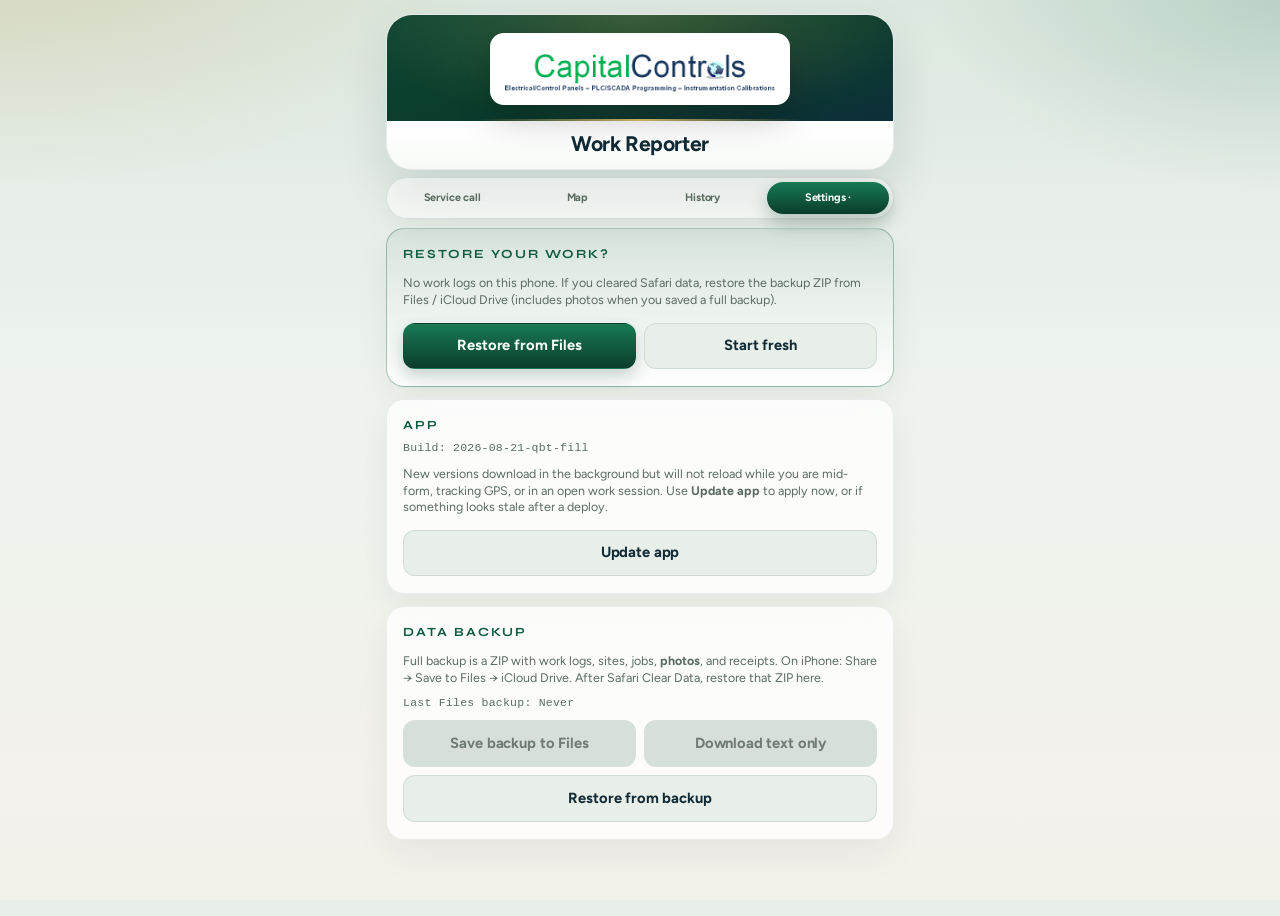
==== commit 92ae6dd6: "Deploy Work Reporter 2026-08-21-qbt-fill: Copy for timesheet fill button Co-authored-by: Cursor <cur" ====
--- a/index.html
+++ b/index.html
@@ -15,7 +15,7 @@
       href="https://fonts.googleapis.com/css2?family=Figtree:ital,wght@0,400;0,500;0,600;0,700;1,400&family=Syne:wght@600;700;800&display=swap"
       rel="stylesheet"
     />
-    <script type="module" crossorigin src="/assets/index-bgLUg2MQ.js"></script>
+    <script type="module" crossorigin src="/assets/index-D3N-62xC.js"></script>
     <link rel="stylesheet" crossorigin href="/assets/index-DiD8UHL-.css">
   <link rel="manifest" href="/manifest.webmanifest"></head>
   <body>
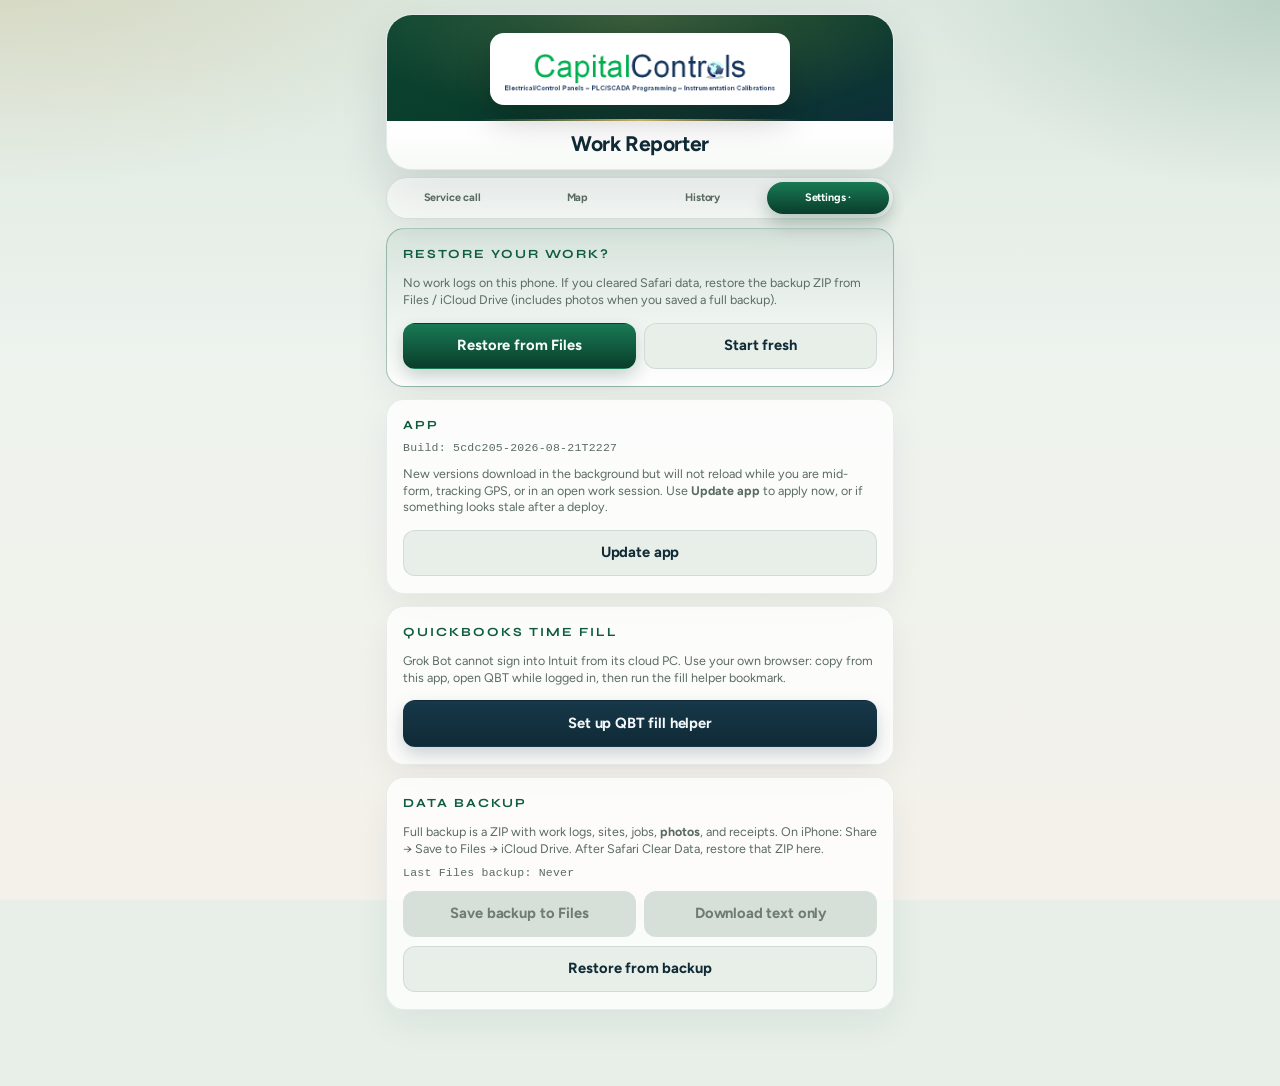
==== commit 243ca481: "Deploy Work Reporter 2026-08-21-qbt-own-browser: own-browser QBT fill helper Co-authored-by: Cursor " ====
--- a/index.html
+++ b/index.html
@@ -15,7 +15,7 @@
       href="https://fonts.googleapis.com/css2?family=Figtree:ital,wght@0,400;0,500;0,600;0,700;1,400&family=Syne:wght@600;700;800&display=swap"
       rel="stylesheet"
     />
-    <script type="module" crossorigin src="/assets/index-D3N-62xC.js"></script>
+    <script type="module" crossorigin src="/assets/index-Ex-p1pHP.js"></script>
     <link rel="stylesheet" crossorigin href="/assets/index-DiD8UHL-.css">
   <link rel="manifest" href="/manifest.webmanifest"></head>
   <body>
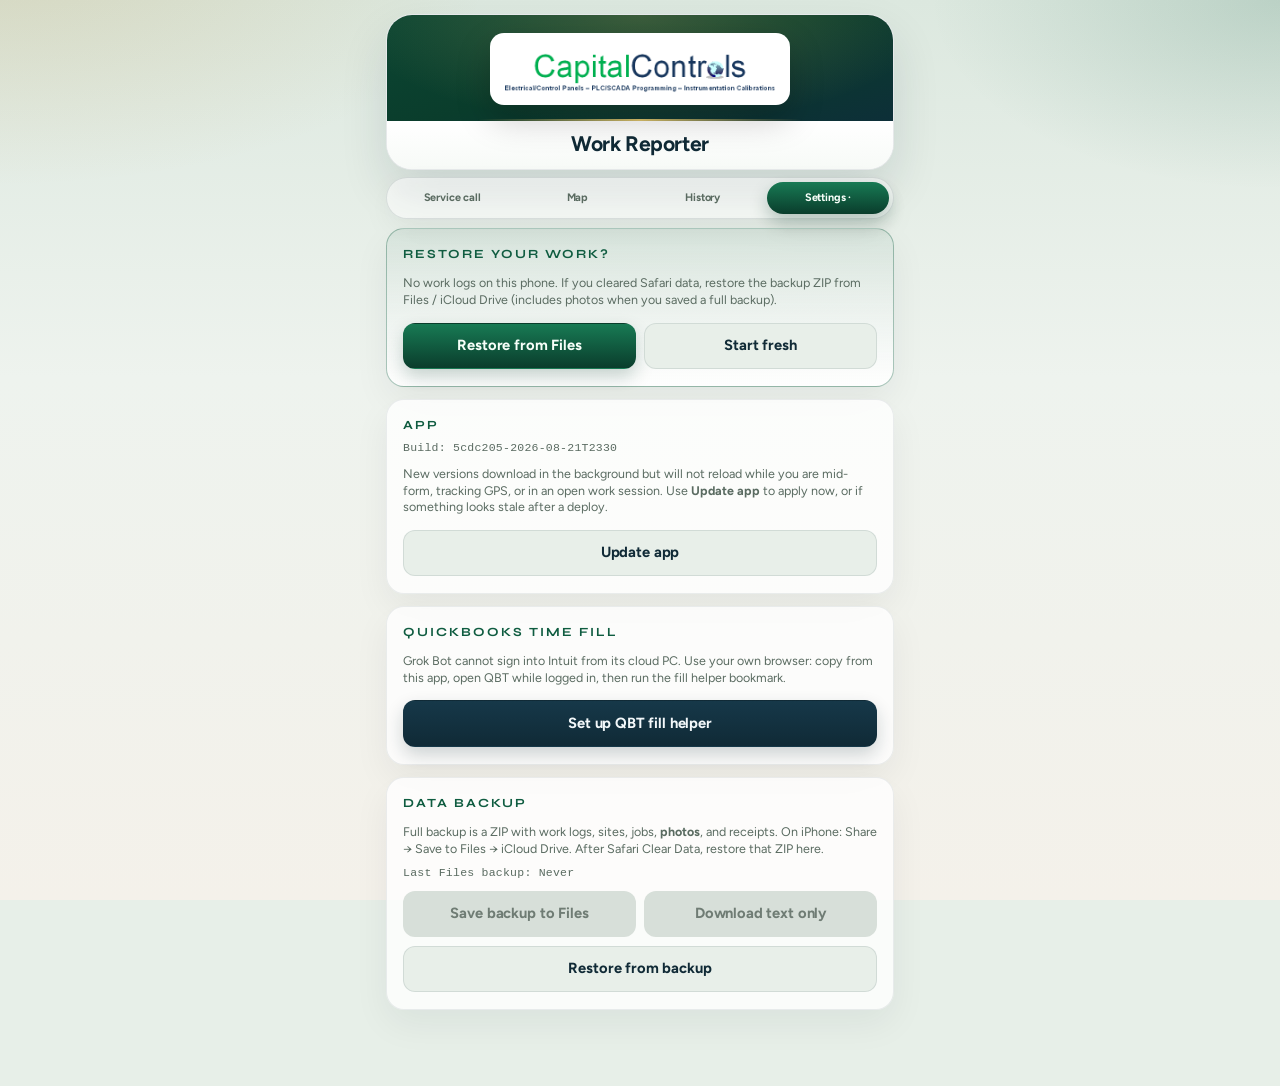
==== commit e54bd57b: "Deploy Work Reporter 2026-08-21-qbt-autofill: proven mock auto-fill assist Co-authored-by: Cursor <c" ====
--- a/index.html
+++ b/index.html
@@ -15,7 +15,7 @@
       href="https://fonts.googleapis.com/css2?family=Figtree:ital,wght@0,400;0,500;0,600;0,700;1,400&family=Syne:wght@600;700;800&display=swap"
       rel="stylesheet"
     />
-    <script type="module" crossorigin src="/assets/index-Ex-p1pHP.js"></script>
+    <script type="module" crossorigin src="/assets/index-BpkfJtvR.js"></script>
     <link rel="stylesheet" crossorigin href="/assets/index-DiD8UHL-.css">
   <link rel="manifest" href="/manifest.webmanifest"></head>
   <body>
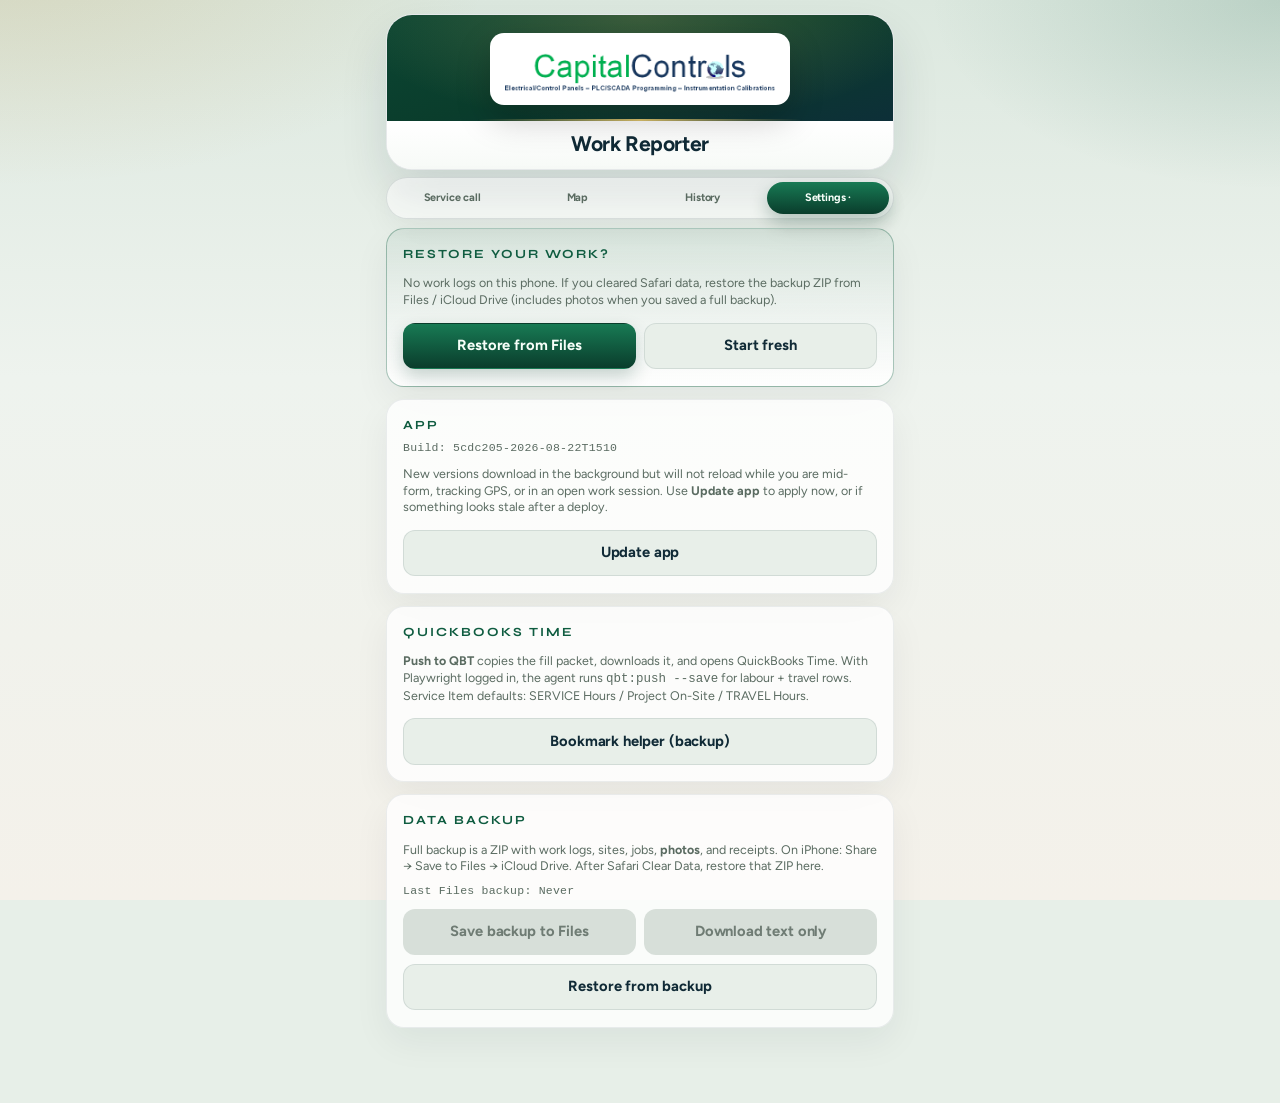
==== commit 6edd6773: "Deploy Work Reporter 2026-08-22-qbt-push: Push to QBT multi-row travel+labour Co-authored-by: Cursor" ====
--- a/index.html
+++ b/index.html
@@ -15,7 +15,7 @@
       href="https://fonts.googleapis.com/css2?family=Figtree:ital,wght@0,400;0,500;0,600;0,700;1,400&family=Syne:wght@600;700;800&display=swap"
       rel="stylesheet"
     />
-    <script type="module" crossorigin src="/assets/index-BpkfJtvR.js"></script>
+    <script type="module" crossorigin src="/assets/index-Blq9DAON.js"></script>
     <link rel="stylesheet" crossorigin href="/assets/index-DiD8UHL-.css">
   <link rel="manifest" href="/manifest.webmanifest"></head>
   <body>
